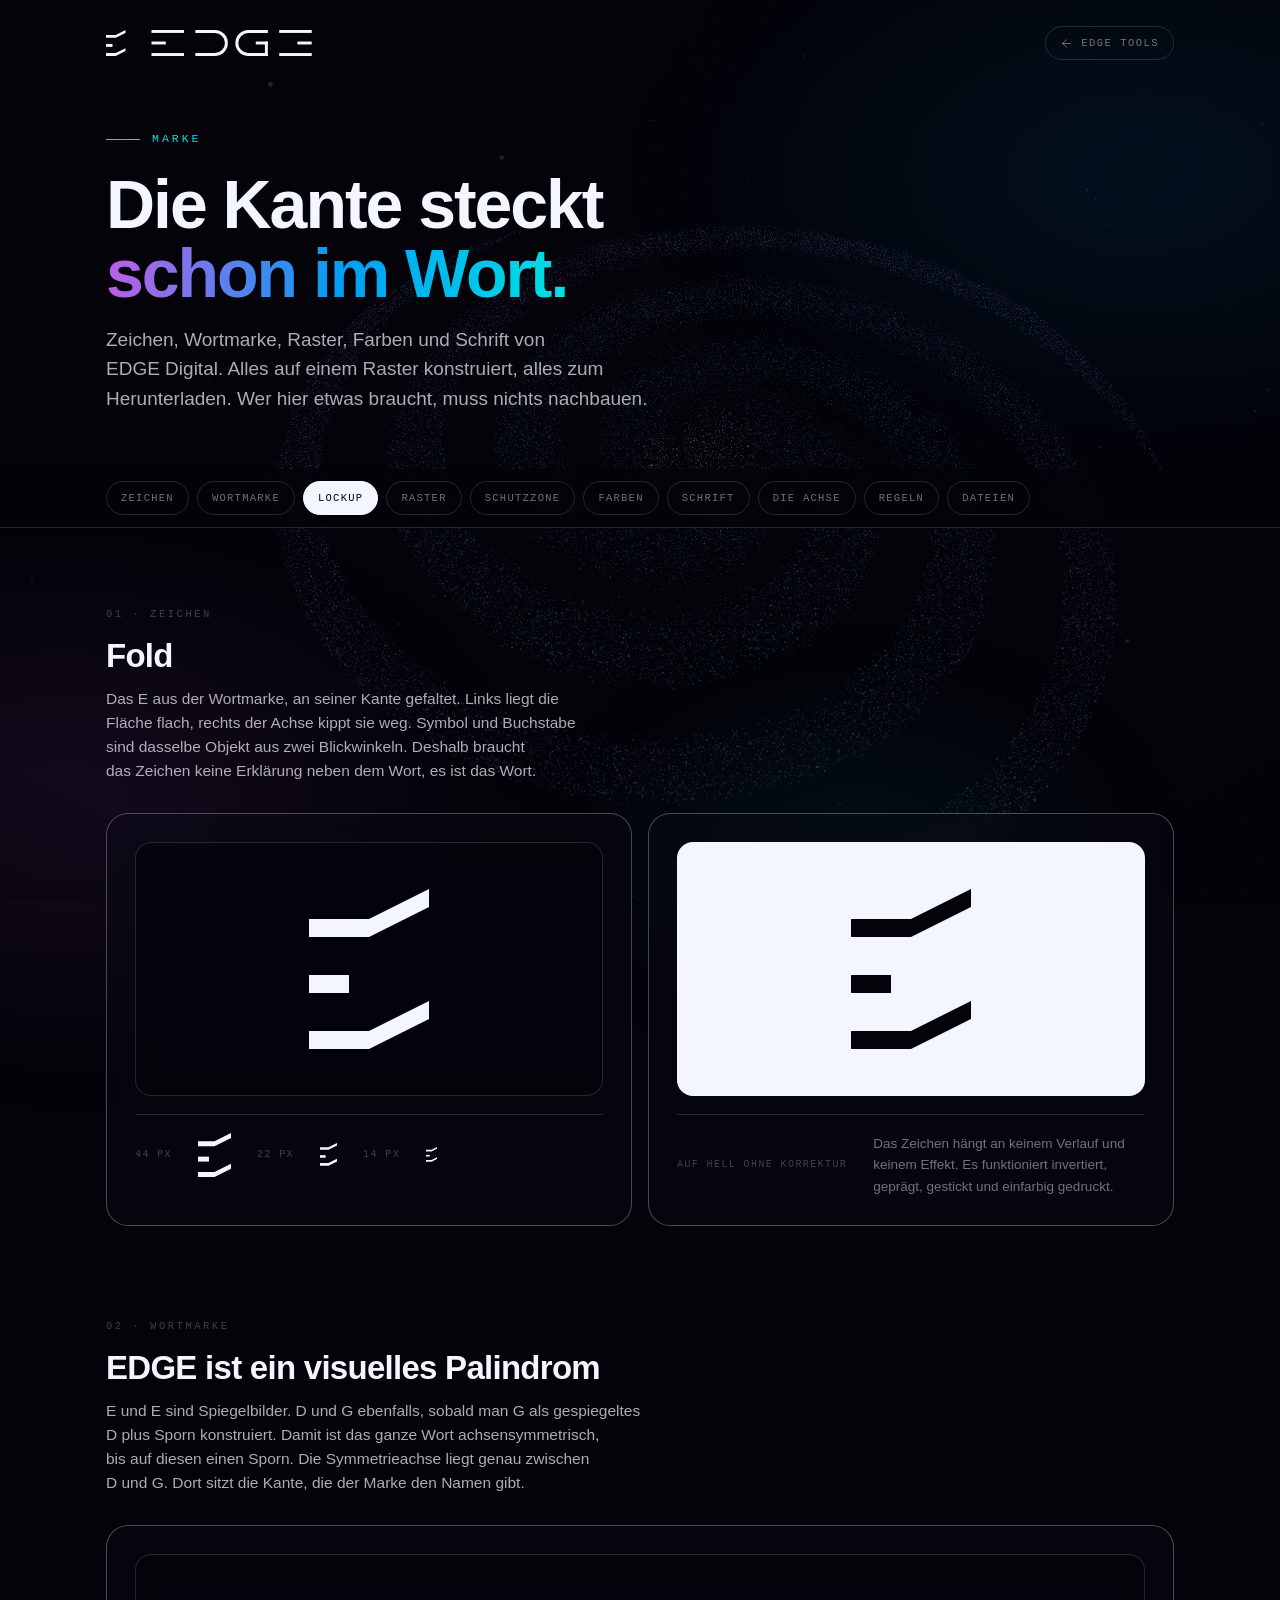
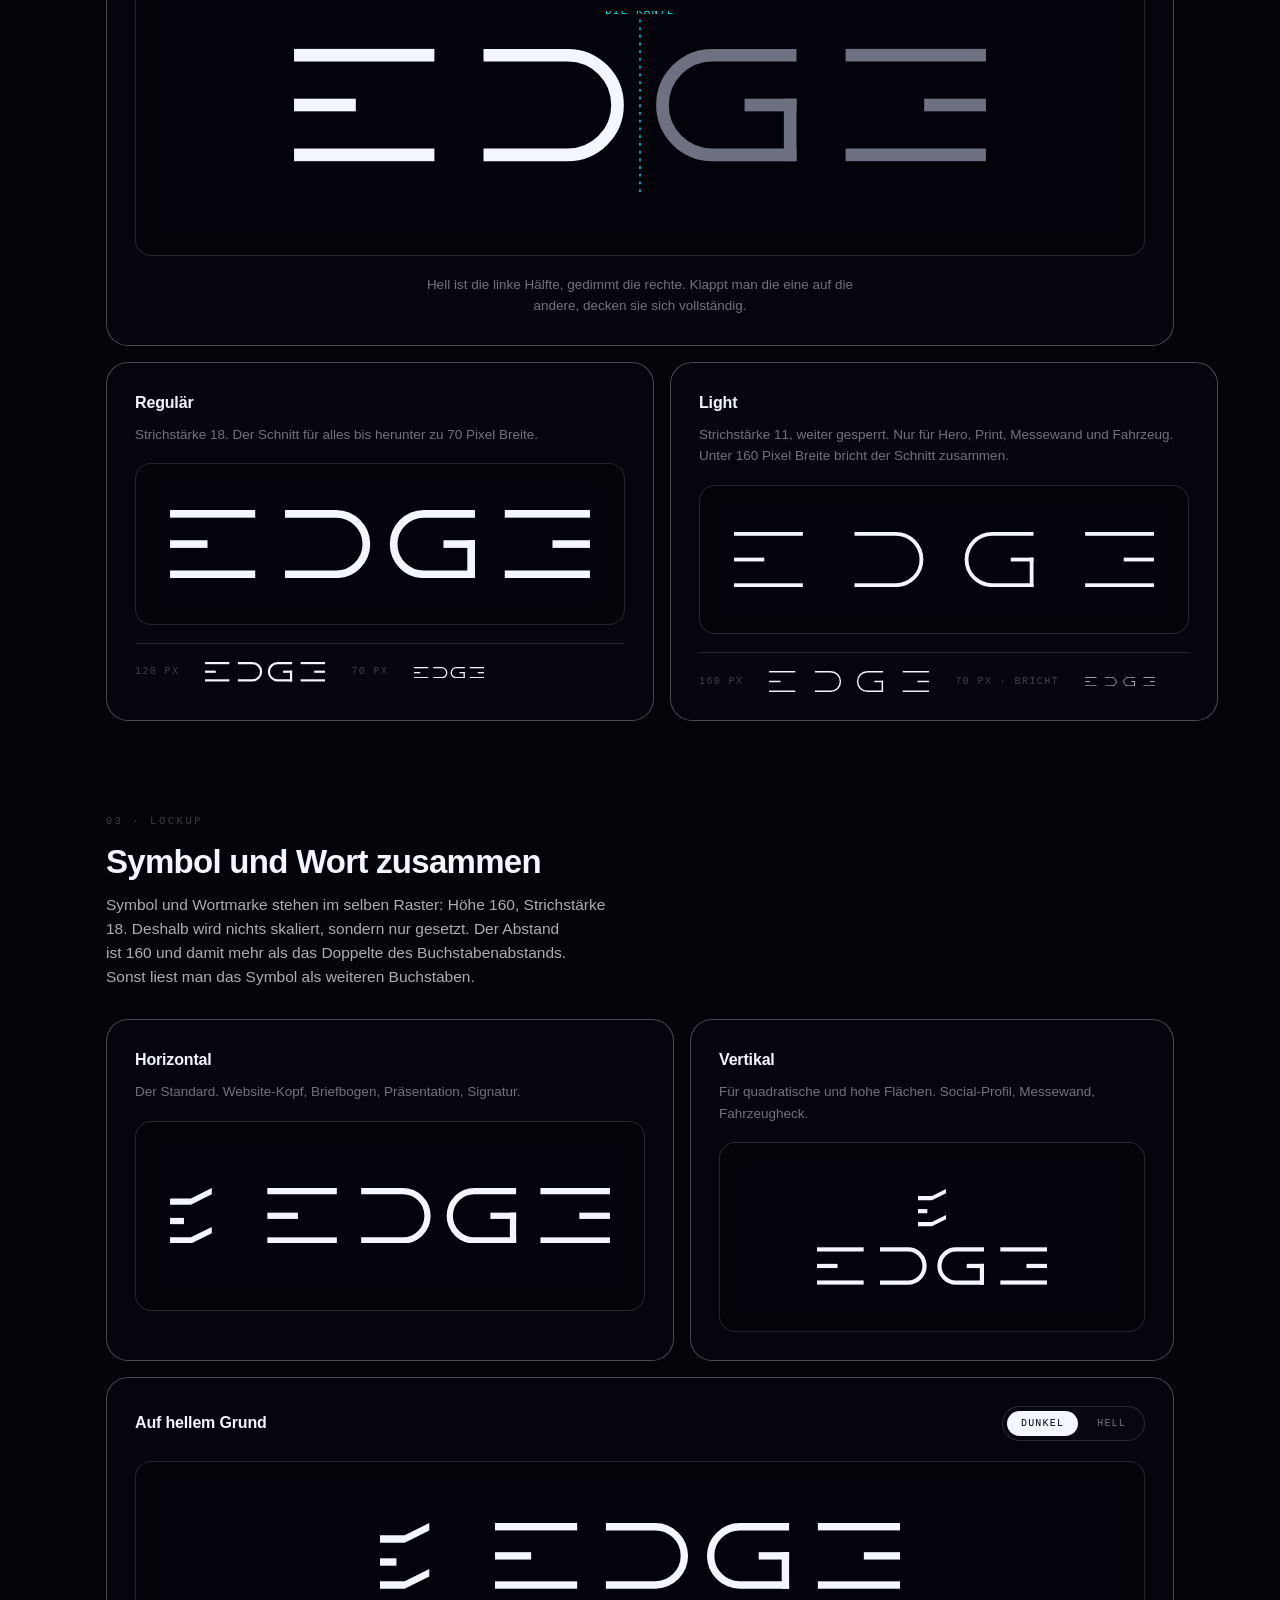
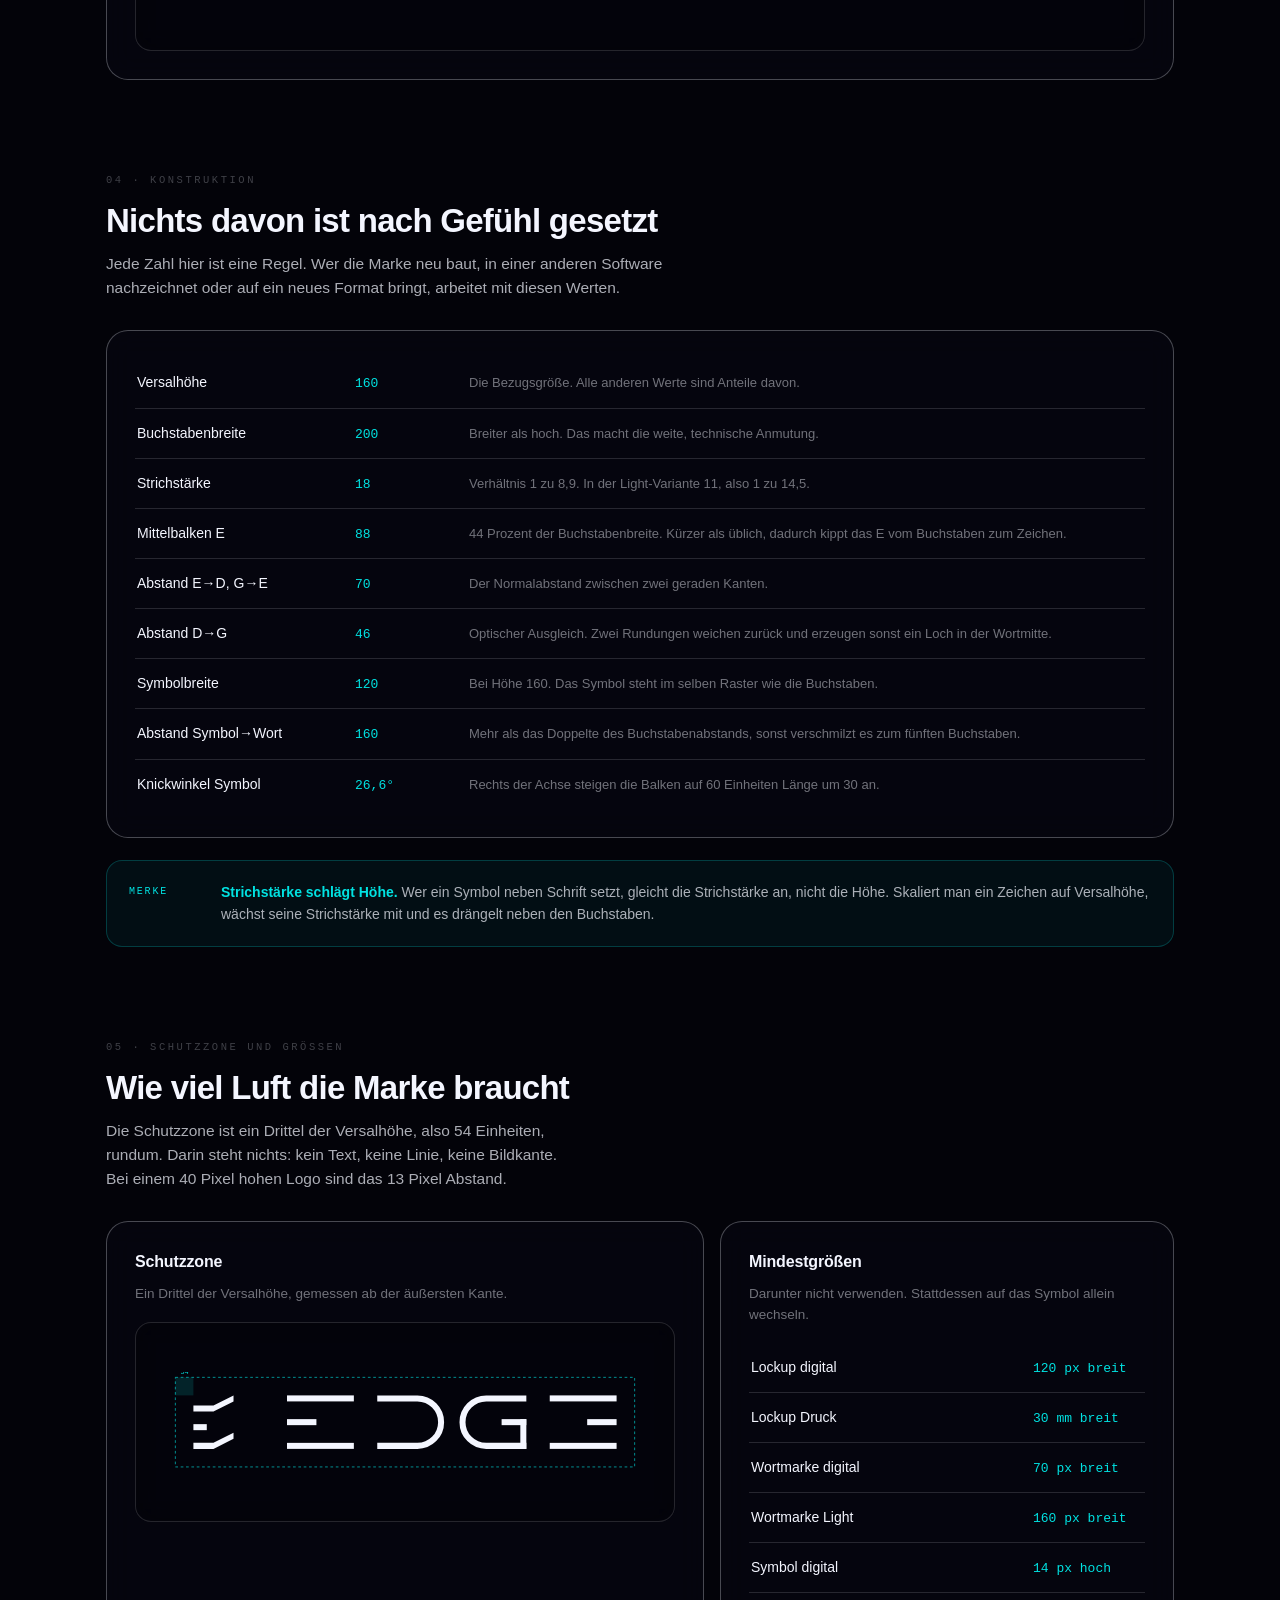
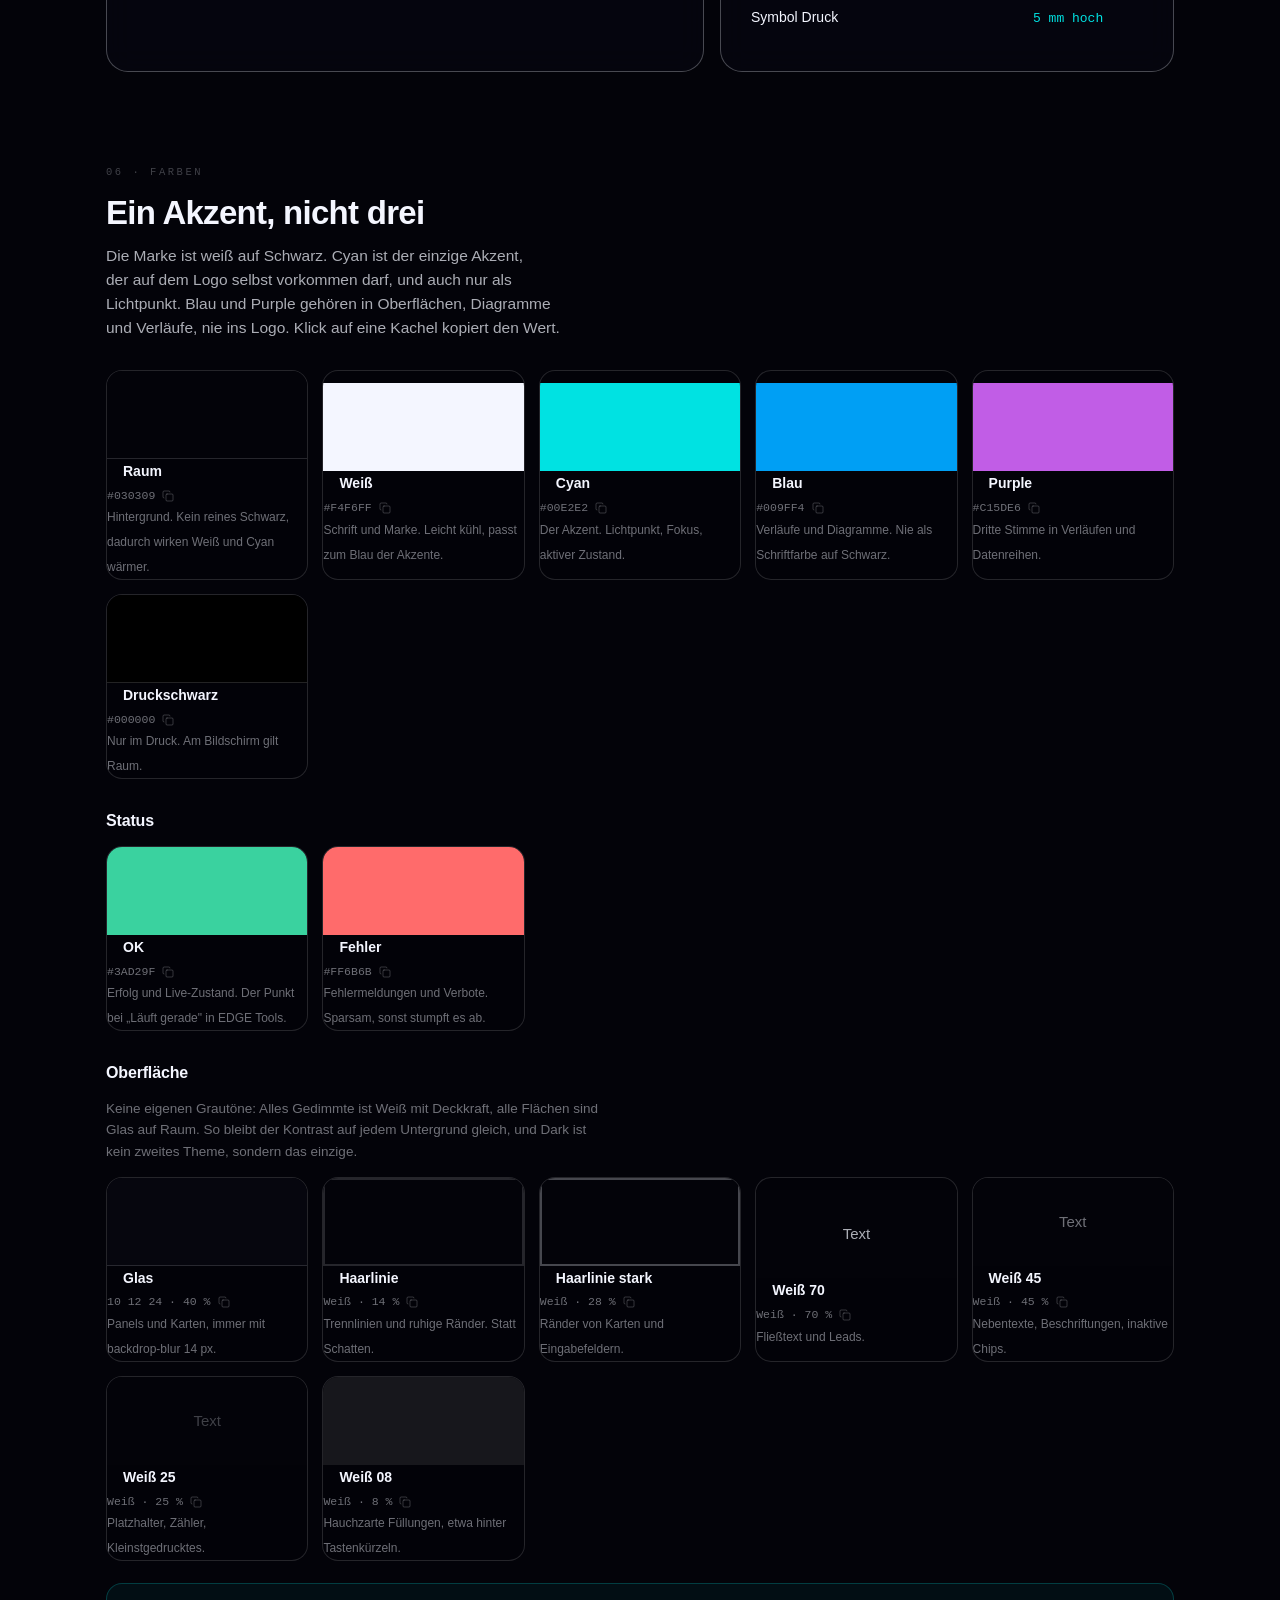
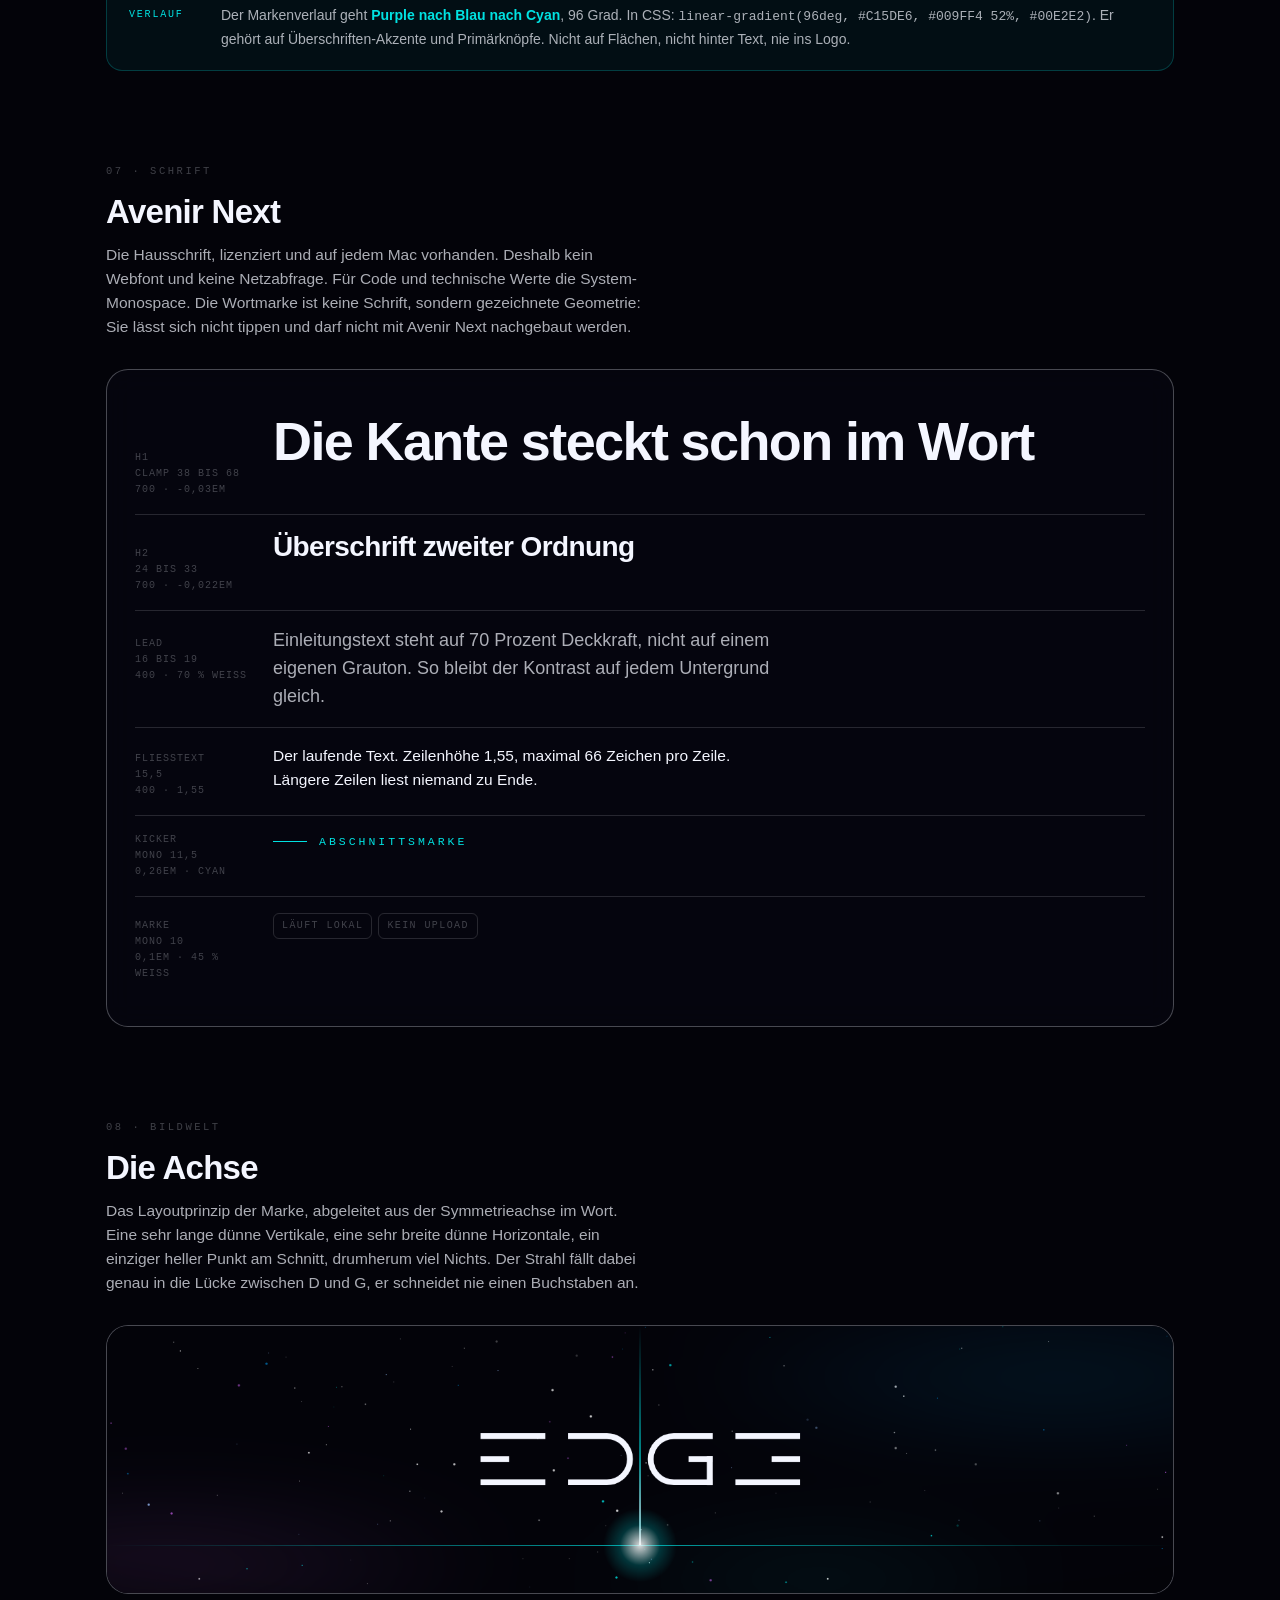
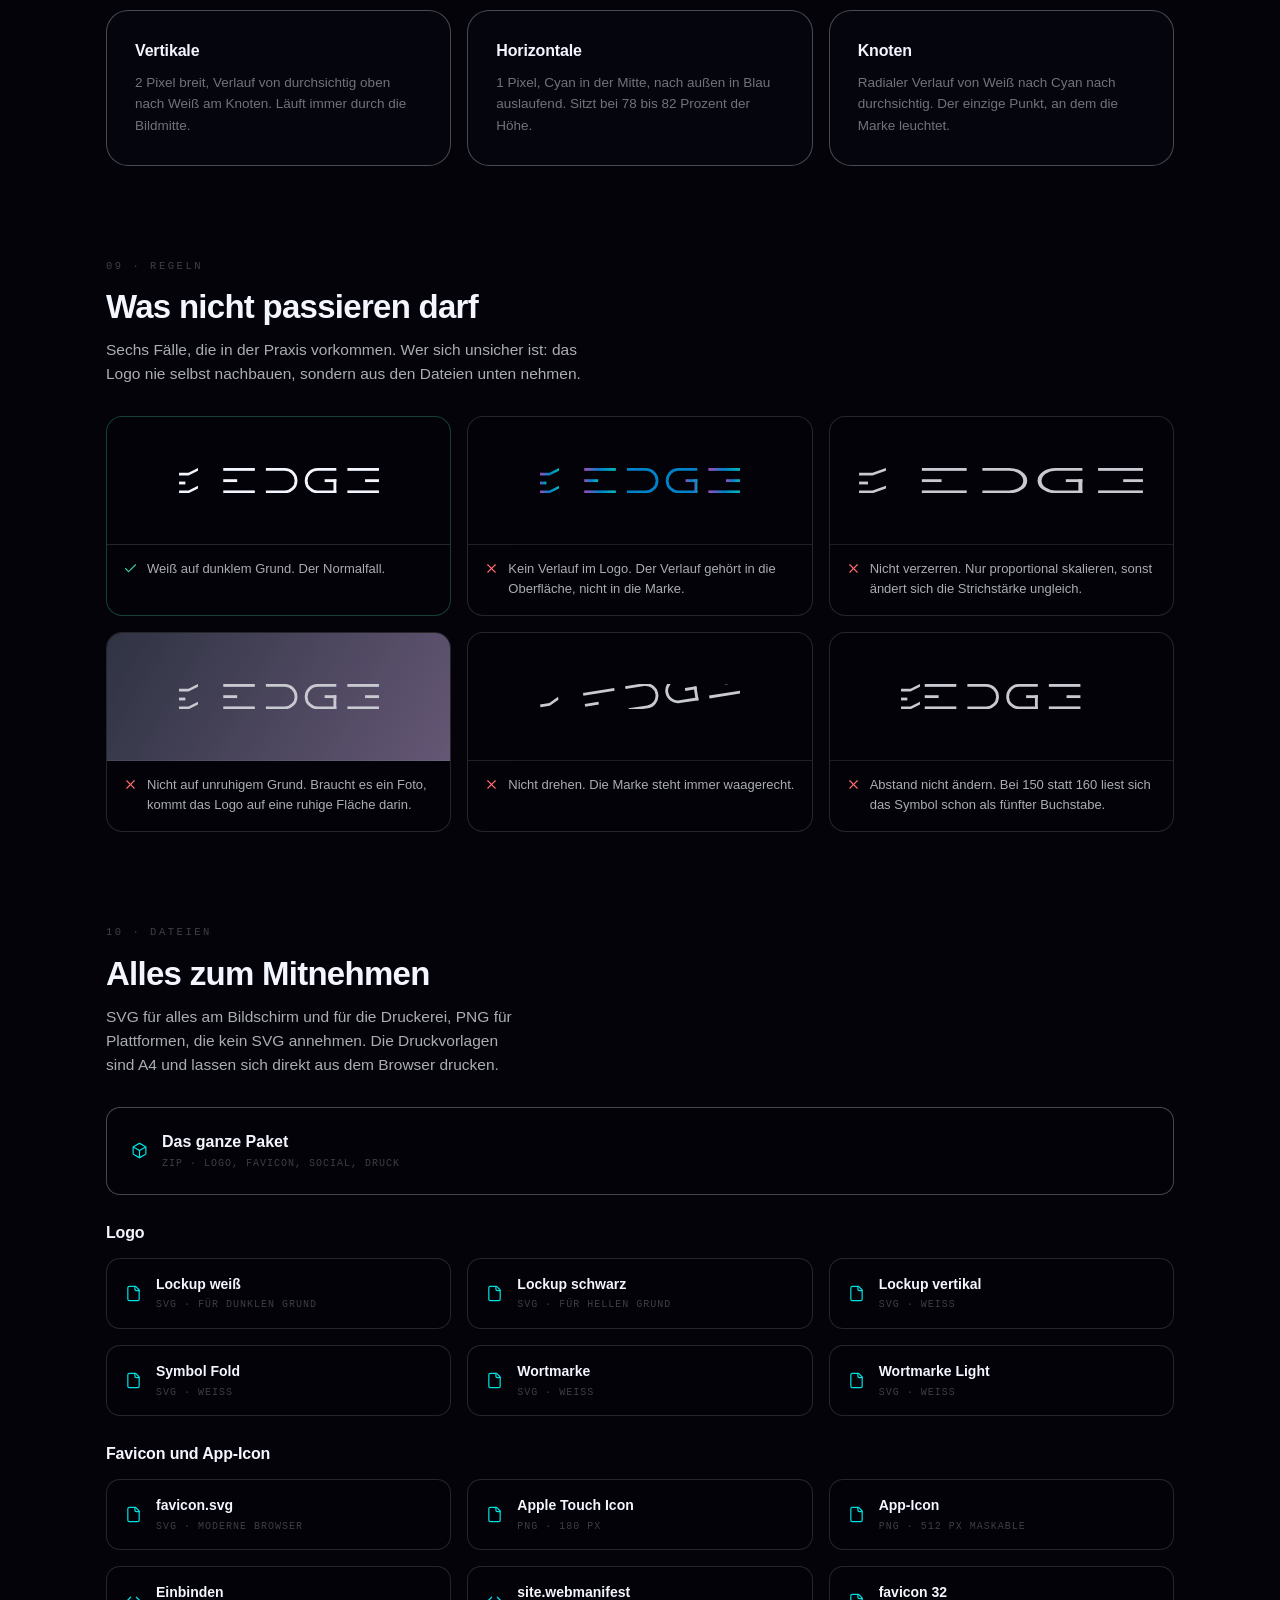
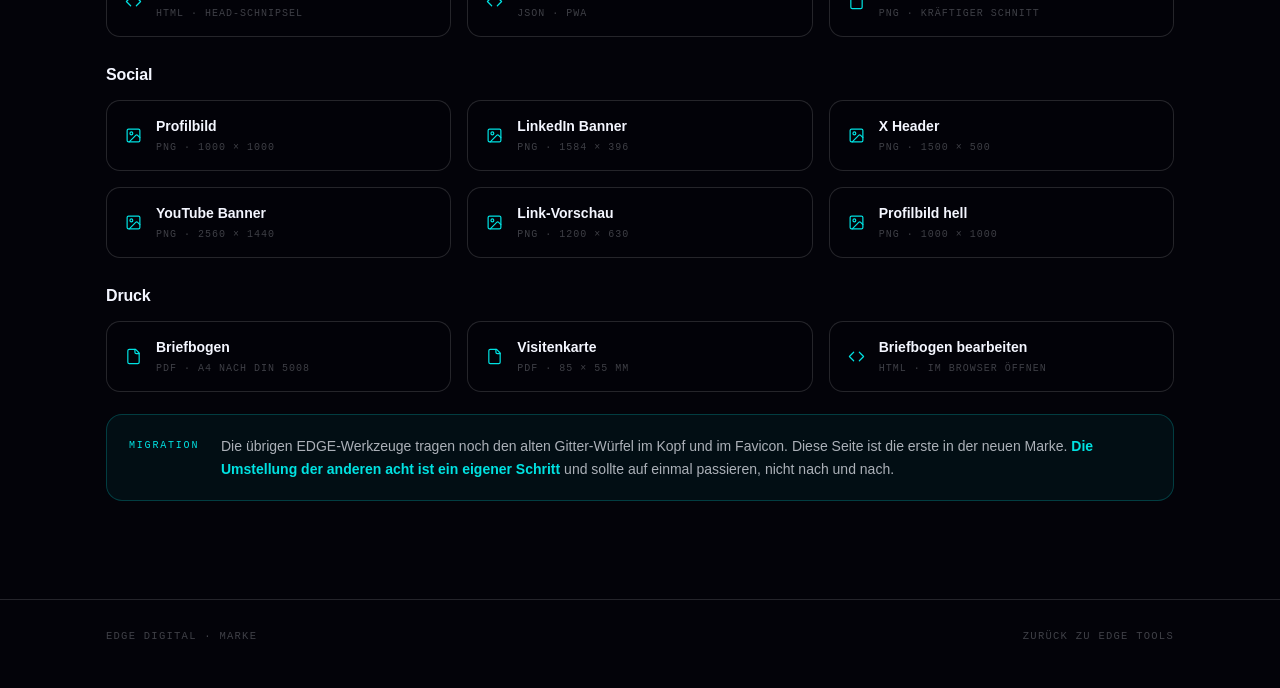
==== index.html @ 760f9684 "feat: EDGE brand guide with downloadable assets Brand manual as a static page in the wizard design l" ====
<!doctype html>
<html lang="de">
<head>
<meta charset="utf-8">
<meta name="viewport" content="width=device-width, initial-scale=1">
<title>EDGE Brand</title>
<meta name="description" content="Das Markenhandbuch von EDGE Digital: Zeichen, Wortmarke, Raster, Farben, Schrift und alle Dateien zum Herunterladen.">
<meta name="theme-color" content="#030309">
<link rel="stylesheet" href="styles.css">
<link rel="icon" type="image/svg+xml" href="assets/favicon/favicon.svg">
</head>
<body>

<!-- Die drei Raum-Ebenen der Wizard-Linie: Sterne, Nebel, Vignette. -->
<canvas id="kosmos"></canvas>
<div class="nebel"></div>
<div class="vignette"></div>

<!-- ===================== GEOMETRIE =====================
  Jede Marke auf dieser Seite ist aus diesen Bausteinen gesetzt, nicht als
  Bild eingebunden. Raster: Versalhöhe 160, Buchstabenbreite 200,
  Strichstärke 18 (Light 11). Abstand E→D und G→E ist 70, D→G nur 46:
  optischer Ausgleich, weil dort zwei Rundungen aufeinandertreffen.
====================================================== -->
<svg width="0" height="0" style="position:absolute" aria-hidden="true"><defs>
  <g id="gE">
    <rect x="0" y="0" width="200" height="18"/>
    <rect x="0" y="71" width="88" height="18"/>
    <rect x="0" y="142" width="200" height="18"/>
  </g>
  <g id="gEm">
    <rect x="0" y="0" width="200" height="18"/>
    <rect x="112" y="71" width="88" height="18"/>
    <rect x="0" y="142" width="200" height="18"/>
  </g>
  <g id="gD"><path d="M0 9 H120 A71 71 0 0 1 120 151 H0" fill="none" stroke="currentColor" stroke-width="18"/></g>
  <g id="gG">
    <path d="M200 9 H80 A71 71 0 0 0 80 151 H200" fill="none" stroke="currentColor" stroke-width="18"/>
    <rect x="126" y="71" width="74" height="18"/>
    <rect x="182" y="71" width="18" height="89"/>
  </g>

  <g id="lgE">
    <rect x="0" y="0" width="200" height="11"/>
    <rect x="0" y="74.5" width="88" height="11"/>
    <rect x="0" y="149" width="200" height="11"/>
  </g>
  <g id="lgEm">
    <rect x="0" y="0" width="200" height="11"/>
    <rect x="112" y="74.5" width="88" height="11"/>
    <rect x="0" y="149" width="200" height="11"/>
  </g>
  <g id="lgD"><path d="M0 5.5 H120 A74.5 74.5 0 0 1 120 154.5 H0" fill="none" stroke="currentColor" stroke-width="11"/></g>
  <g id="lgG">
    <path d="M200 5.5 H80 A74.5 74.5 0 0 0 80 154.5 H200" fill="none" stroke="currentColor" stroke-width="11"/>
    <rect x="134" y="74.5" width="66" height="11"/>
    <rect x="189" y="74.5" width="11" height="85.5"/>
  </g>

  <!-- Symbol Fold: das E, an seiner Kante gefaltet. 120 breit, 160 hoch. -->
  <g id="fold">
    <path d="M0 30 H60 L120 0 V18 L60 48 H0 Z"/>
    <rect x="0" y="86" width="40" height="18"/>
    <path d="M0 142 H60 L120 112 V130 L60 160 H0 Z"/>
  </g>

  <!-- Wortmarke und Lockups, aus den Buchstaben zusammengesetzt -->
  <g id="wort">
    <use href="#gE"/><g transform="translate(270,0)"><use href="#gD"/></g>
    <g transform="translate(516,0)"><use href="#gG"/></g>
    <g transform="translate(786,0)"><use href="#gEm"/></g>
  </g>
  <g id="wortLight">
    <use href="#lgE"/><g transform="translate(350,0)"><use href="#lgD"/></g>
    <g transform="translate(670,0)"><use href="#lgG"/></g>
    <g transform="translate(1020,0)"><use href="#lgEm"/></g>
  </g>
  <g id="lockup">
    <use href="#fold"/>
    <g transform="translate(280,0)"><use href="#wort"/></g>
  </g>
  <g id="lockupV">
    <g transform="translate(433,0)"><use href="#fold"/></g>
    <g transform="translate(0,250)"><use href="#wort"/></g>
  </g>
</defs></svg>


<div class="buehne">
<header class="site">
  <div class="wrap row">
    <div class="brand">
      <svg class="lockup marke" viewBox="0 0 1266 160" fill="currentColor"><use href="#lockup"/></svg>
    </div>
    <a class="zurueck" href="../edge-tools/"><span class="ic" data-ic="zurueck"></span>EDGE Tools</a>
  </div>
</header>

<main class="wrap">
  <section class="titel">
    <p class="kicker">Marke</p>
    <h1>Die Kante steckt <span class="schimmer">schon im Wort.</span></h1>
    <p class="lead">
      Zeichen, Wortmarke, Raster, Farben und Schrift von EDGE Digital.
      Alles auf einem Raster konstruiert, alles zum Herunterladen.
      Wer hier etwas braucht, muss nichts nachbauen.
    </p>
  </section>
</main>

<nav class="sprung">
  <div class="wrap inner">
    <a href="#zeichen">Zeichen</a>
    <a href="#wortmarke">Wortmarke</a>
    <a href="#lockup">Lockup</a>
    <a href="#raster">Raster</a>
    <a href="#schutz">Schutzzone</a>
    <a href="#farben">Farben</a>
    <a href="#schrift">Schrift</a>
    <a href="#achse">Die Achse</a>
    <a href="#regeln">Regeln</a>
    <a href="#dateien">Dateien</a>
  </div>
</nav>

<main class="wrap">

  <!-- ============ ZEICHEN ============ -->
  <section id="zeichen">
    <p class="snum">01 · Zeichen</p>
    <h2>Fold</h2>
    <p class="sub">
      Das E aus der Wortmarke, an seiner Kante gefaltet. Links liegt die Fläche flach,
      rechts der Achse kippt sie weg. Symbol und Buchstabe sind dasselbe Objekt aus
      zwei Blickwinkeln. Deshalb braucht das Zeichen keine Erklärung neben dem Wort,
      es ist das Wort.
    </p>

    <div class="gitter g2">
      <div class="panel">
        <div class="buehne-logo" style="min-height:250px">
          <svg class="marke" viewBox="0 0 120 160" width="120" fill="currentColor"><use href="#fold"/></svg>
        </div>
        <div class="zeile-klein">
          <span class="lbl">44 px</span>
          <svg class="marke" viewBox="0 0 120 160" width="33" fill="currentColor"><use href="#fold"/></svg>
          <span class="lbl">22 px</span>
          <svg class="marke" viewBox="0 0 120 160" width="17" fill="currentColor"><use href="#fold"/></svg>
          <span class="lbl">14 px</span>
          <svg class="marke" viewBox="0 0 120 160" width="11" fill="currentColor"><use href="#fold"/></svg>
        </div>
      </div>

      <div class="panel">
        <div class="buehne-logo hell" style="min-height:250px">
          <svg class="marke" viewBox="0 0 120 160" width="120" fill="currentColor"><use href="#fold"/></svg>
        </div>
        <div class="zeile-klein">
          <span class="lbl">Auf Hell ohne Korrektur</span>
          <p class="klein" style="flex:1;min-width:200px">
            Das Zeichen hängt an keinem Verlauf und keinem Effekt. Es funktioniert
            invertiert, geprägt, gestickt und einfarbig gedruckt.
          </p>
        </div>
      </div>
    </div>
  </section>

  <!-- ============ WORTMARKE ============ -->
  <section id="wortmarke">
    <p class="snum">02 · Wortmarke</p>
    <h2>EDGE ist ein visuelles Palindrom</h2>
    <p class="sub">
      E und E sind Spiegelbilder. D und G ebenfalls, sobald man G als gespiegeltes D
      plus Sporn konstruiert. Damit ist das ganze Wort achsensymmetrisch, bis auf
      diesen einen Sporn. Die Symmetrieachse liegt genau zwischen D und G.
      Dort sitzt die Kante, die der Marke den Namen gibt.
    </p>

    <div class="panel">
      <div class="buehne-logo" style="min-height:230px;padding:56px 34px">
        <svg class="marke" viewBox="-20 -54 1026 268" width="720">
          <line x1="493" y1="-42" x2="493" y2="204" stroke="#00E2E2" stroke-width="2" stroke-dasharray="4 7"/>
          <text x="493" y="-50" fill="#00E2E2" font-size="15" font-family="ui-monospace,Menlo,monospace"
                text-anchor="middle" letter-spacing="2">DIE KANTE</text>
          <g fill="#F4F6FF" color="#F4F6FF">
            <use href="#gE"/><g transform="translate(270,0)"><use href="#gD"/></g>
          </g>
          <g fill="#6E7180" color="#6E7180">
            <g transform="translate(516,0)"><use href="#gG"/></g>
            <g transform="translate(786,0)"><use href="#gEm"/></g>
          </g>
        </svg>
      </div>
      <p class="klein" style="text-align:center;max-width:62ch;margin:18px auto 0">
        Hell ist die linke Hälfte, gedimmt die rechte. Klappt man die eine auf die andere,
        decken sie sich vollständig.
      </p>
    </div>

    <div class="gitter g2" style="margin-top:16px">
      <div class="panel">
        <h3>Regulär</h3>
        <p class="klein" style="margin-bottom:18px">Strichstärke 18. Der Schnitt für alles bis herunter zu 70 Pixel Breite.</p>
        <div class="buehne-logo" style="min-height:130px">
          <svg class="marke" viewBox="0 0 986 160" width="420" fill="currentColor"><use href="#wort"/></svg>
        </div>
        <div class="zeile-klein">
          <span class="lbl">120 px</span>
          <svg class="marke" viewBox="0 0 986 160" width="120" fill="currentColor"><use href="#wort"/></svg>
          <span class="lbl">70 px</span>
          <svg class="marke" viewBox="0 0 986 160" width="70" fill="currentColor"><use href="#wort"/></svg>
        </div>
      </div>
      <div class="panel">
        <h3>Light</h3>
        <p class="klein" style="margin-bottom:18px">Strichstärke 11, weiter gesperrt. Nur für Hero, Print, Messewand und Fahrzeug. Unter 160 Pixel Breite bricht der Schnitt zusammen.</p>
        <div class="buehne-logo" style="min-height:130px">
          <svg class="marke" viewBox="0 0 1220 160" width="420" fill="currentColor"><use href="#wortLight"/></svg>
        </div>
        <div class="zeile-klein">
          <span class="lbl">160 px</span>
          <svg class="marke" viewBox="0 0 1220 160" width="160" fill="currentColor"><use href="#wortLight"/></svg>
          <span class="lbl">70 px · bricht</span>
          <svg class="marke" viewBox="0 0 1220 160" width="70" fill="currentColor"><use href="#wortLight"/></svg>
        </div>
      </div>
    </div>
  </section>

  <!-- ============ LOCKUP ============ -->
  <section id="lockup">
    <p class="snum">03 · Lockup</p>
    <h2>Symbol und Wort zusammen</h2>
    <p class="sub">
      Symbol und Wortmarke stehen im selben Raster: Höhe 160, Strichstärke 18.
      Deshalb wird nichts skaliert, sondern nur gesetzt. Der Abstand ist 160 und
      damit mehr als das Doppelte des Buchstabenabstands. Sonst liest man das
      Symbol als weiteren Buchstaben.
    </p>

    <div class="gitter g2">
      <div class="panel">
        <h3>Horizontal</h3>
        <p class="klein" style="margin-bottom:18px">Der Standard. Website-Kopf, Briefbogen, Präsentation, Signatur.</p>
        <div class="buehne-logo">
          <svg class="marke" viewBox="0 0 1266 160" width="440" fill="currentColor"><use href="#lockup"/></svg>
        </div>
      </div>
      <div class="panel">
        <h3>Vertikal</h3>
        <p class="klein" style="margin-bottom:18px">Für quadratische und hohe Flächen. Social-Profil, Messewand, Fahrzeugheck.</p>
        <div class="buehne-logo">
          <svg class="marke" viewBox="0 0 986 410" width="230" fill="currentColor"><use href="#lockupV"/></svg>
        </div>
      </div>
    </div>

    <div class="panel" style="margin-top:16px">
      <div style="display:flex;align-items:center;justify-content:space-between;gap:20px;flex-wrap:wrap;margin-bottom:20px">
        <h3 style="margin:0">Auf hellem Grund</h3>
        <div class="schalter" id="grundSchalter">
          <button class="an" data-grund="dunkel">Dunkel</button>
          <button data-grund="hell">Hell</button>
        </div>
      </div>
      <div class="buehne-logo" id="grundBuehne">
        <svg class="marke" viewBox="0 0 1266 160" width="520" fill="currentColor"><use href="#lockup"/></svg>
      </div>
    </div>
  </section>

  <!-- ============ RASTER ============ -->
  <section id="raster">
    <p class="snum">04 · Konstruktion</p>
    <h2>Nichts davon ist nach Gefühl gesetzt</h2>
    <p class="sub">
      Jede Zahl hier ist eine Regel. Wer die Marke neu baut, in einer anderen Software
      nachzeichnet oder auf ein neues Format bringt, arbeitet mit diesen Werten.
    </p>

    <div class="panel">
      <div class="werte">
        <div class="z"><span class="k">Versalhöhe</span><span class="v">160</span>
          <span class="b">Die Bezugsgröße. Alle anderen Werte sind Anteile davon.</span></div>
        <div class="z"><span class="k">Buchstabenbreite</span><span class="v">200</span>
          <span class="b">Breiter als hoch. Das macht die weite, technische Anmutung.</span></div>
        <div class="z"><span class="k">Strichstärke</span><span class="v">18</span>
          <span class="b">Verhältnis 1 zu 8,9. In der Light-Variante 11, also 1 zu 14,5.</span></div>
        <div class="z"><span class="k">Mittelbalken E</span><span class="v">88</span>
          <span class="b">44 Prozent der Buchstabenbreite. Kürzer als üblich, dadurch kippt das E vom Buchstaben zum Zeichen.</span></div>
        <div class="z"><span class="k">Abstand E→D, G→E</span><span class="v">70</span>
          <span class="b">Der Normalabstand zwischen zwei geraden Kanten.</span></div>
        <div class="z"><span class="k">Abstand D→G</span><span class="v">46</span>
          <span class="b">Optischer Ausgleich. Zwei Rundungen weichen zurück und erzeugen sonst ein Loch in der Wortmitte.</span></div>
        <div class="z"><span class="k">Symbolbreite</span><span class="v">120</span>
          <span class="b">Bei Höhe 160. Das Symbol steht im selben Raster wie die Buchstaben.</span></div>
        <div class="z"><span class="k">Abstand Symbol→Wort</span><span class="v">160</span>
          <span class="b">Mehr als das Doppelte des Buchstabenabstands, sonst verschmilzt es zum fünften Buchstaben.</span></div>
        <div class="z"><span class="k">Knickwinkel Symbol</span><span class="v">26,6°</span>
          <span class="b">Rechts der Achse steigen die Balken auf 60 Einheiten Länge um 30 an.</span></div>
      </div>
    </div>

    <div class="hinweis">
      <span class="k">Merke</span>
      <p>
        <b>Strichstärke schlägt Höhe.</b> Wer ein Symbol neben Schrift setzt, gleicht die
        Strichstärke an, nicht die Höhe. Skaliert man ein Zeichen auf Versalhöhe, wächst
        seine Strichstärke mit und es drängelt neben den Buchstaben.
      </p>
    </div>
  </section>

  <!-- ============ SCHUTZZONE ============ -->
  <section id="schutz">
    <p class="snum">05 · Schutzzone und Größen</p>
    <h2>Wie viel Luft die Marke braucht</h2>
    <p class="sub">
      Die Schutzzone ist ein Drittel der Versalhöhe, also 54 Einheiten, rundum.
      Darin steht nichts: kein Text, keine Linie, keine Bildkante.
      Bei einem 40 Pixel hohen Logo sind das 13 Pixel Abstand.
    </p>

    <div class="gitter g2">
      <div class="panel">
        <h3>Schutzzone</h3>
        <p class="klein" style="margin-bottom:18px">Ein Drittel der Versalhöhe, gemessen ab der äußersten Kante.</p>
        <div class="buehne-logo" style="min-height:200px">
          <svg class="marke" viewBox="-70 -70 1406 300" width="470">
            <rect x="-54" y="-54" width="1374" height="268" fill="none"
                  stroke="#00E2E2" stroke-width="2.5" stroke-dasharray="8 8" opacity=".75"/>
            <rect x="-54" y="-54" width="54" height="54" fill="rgba(0,226,226,.14)"/>
            <text x="-27" y="-64" fill="#00E2E2" font-size="20" font-family="ui-monospace,Menlo,monospace"
                  text-anchor="middle">54</text>
            <g fill="currentColor"><use href="#lockup"/></g>
          </svg>
        </div>
      </div>

      <div class="panel">
        <h3>Mindestgrößen</h3>
        <p class="klein" style="margin-bottom:18px">Darunter nicht verwenden. Stattdessen auf das Symbol allein wechseln.</p>
        <div class="werte">
          <div class="z" style="grid-template-columns:1fr 110px"><span class="k">Lockup digital</span><span class="v">120 px breit</span></div>
          <div class="z" style="grid-template-columns:1fr 110px"><span class="k">Lockup Druck</span><span class="v">30 mm breit</span></div>
          <div class="z" style="grid-template-columns:1fr 110px"><span class="k">Wortmarke digital</span><span class="v">70 px breit</span></div>
          <div class="z" style="grid-template-columns:1fr 110px"><span class="k">Wortmarke Light</span><span class="v">160 px breit</span></div>
          <div class="z" style="grid-template-columns:1fr 110px"><span class="k">Symbol digital</span><span class="v">14 px hoch</span></div>
          <div class="z" style="grid-template-columns:1fr 110px"><span class="k">Symbol Druck</span><span class="v">5 mm hoch</span></div>
        </div>
      </div>
    </div>
  </section>

  <!-- ============ FARBEN ============ -->
  <section id="farben">
    <p class="snum">06 · Farben</p>
    <h2>Ein Akzent, nicht drei</h2>
    <p class="sub">
      Die Marke ist weiß auf Schwarz. Cyan ist der einzige Akzent, der auf dem Logo
      selbst vorkommen darf, und auch nur als Lichtpunkt. Blau und Purple gehören in
      Oberflächen, Diagramme und Verläufe, nie ins Logo. Klick auf eine Kachel kopiert den Wert.
    </p>

    <div class="farben">
      <button class="farbe" data-hex="#030309">
        <span class="flaeche" style="background:#030309;border-bottom:1px solid rgba(244,246,255,.14)"></span>
        <span class="daten"><span class="fname">Raum</span>
          <span class="fhex">#030309 <span class="kopieren ic" data-ic="kopie"></span></span>
          <span class="frolle">Hintergrund. Kein reines Schwarz, dadurch wirken Weiß und Cyan wärmer.</span></span>
      </button>
      <button class="farbe" data-hex="#F4F6FF">
        <span class="flaeche" style="background:#F4F6FF"></span>
        <span class="daten"><span class="fname">Weiß</span>
          <span class="fhex">#F4F6FF <span class="kopieren ic" data-ic="kopie"></span></span>
          <span class="frolle">Schrift und Marke. Leicht kühl, passt zum Blau der Akzente.</span></span>
      </button>
      <button class="farbe" data-hex="#00E2E2">
        <span class="flaeche" style="background:#00E2E2"></span>
        <span class="daten"><span class="fname">Cyan</span>
          <span class="fhex">#00E2E2 <span class="kopieren ic" data-ic="kopie"></span></span>
          <span class="frolle">Der Akzent. Lichtpunkt, Fokus, aktiver Zustand.</span></span>
      </button>
      <button class="farbe" data-hex="#009FF4">
        <span class="flaeche" style="background:#009FF4"></span>
        <span class="daten"><span class="fname">Blau</span>
          <span class="fhex">#009FF4 <span class="kopieren ic" data-ic="kopie"></span></span>
          <span class="frolle">Verläufe und Diagramme. Nie als Schriftfarbe auf Schwarz.</span></span>
      </button>
      <button class="farbe" data-hex="#C15DE6">
        <span class="flaeche" style="background:#C15DE6"></span>
        <span class="daten"><span class="fname">Purple</span>
          <span class="fhex">#C15DE6 <span class="kopieren ic" data-ic="kopie"></span></span>
          <span class="frolle">Dritte Stimme in Verläufen und Datenreihen.</span></span>
      </button>
      <button class="farbe" data-hex="#000000">
        <span class="flaeche" style="background:#000000;border-bottom:1px solid rgba(244,246,255,.14)"></span>
        <span class="daten"><span class="fname">Druckschwarz</span>
          <span class="fhex">#000000 <span class="kopieren ic" data-ic="kopie"></span></span>
          <span class="frolle">Nur im Druck. Am Bildschirm gilt Raum.</span></span>
      </button>
    </div>

    <h3 style="margin:30px 0 12px">Status</h3>
    <div class="farben">
      <button class="farbe" data-hex="#3AD29F">
        <span class="flaeche" style="background:#3AD29F"></span>
        <span class="daten"><span class="fname">OK</span>
          <span class="fhex">#3AD29F <span class="kopieren ic" data-ic="kopie"></span></span>
          <span class="frolle">Erfolg und Live-Zustand. Der Punkt bei „Läuft gerade" in EDGE Tools.</span></span>
      </button>
      <button class="farbe" data-hex="#FF6B6B">
        <span class="flaeche" style="background:#FF6B6B"></span>
        <span class="daten"><span class="fname">Fehler</span>
          <span class="fhex">#FF6B6B <span class="kopieren ic" data-ic="kopie"></span></span>
          <span class="frolle">Fehlermeldungen und Verbote. Sparsam, sonst stumpft es ab.</span></span>
      </button>
    </div>

    <h3 style="margin:30px 0 12px">Oberfläche</h3>
    <p class="klein" style="max-width:66ch;margin-bottom:14px">
      Keine eigenen Grautöne: Alles Gedimmte ist Weiß mit Deckkraft, alle Flächen sind
      Glas auf Raum. So bleibt der Kontrast auf jedem Untergrund gleich, und Dark ist
      kein zweites Theme, sondern das einzige.
    </p>
    <div class="farben">
      <button class="farbe" data-hex="rgba(10, 12, 24, 0.40)">
        <span class="flaeche auf-raum"><span style="background:rgba(10,12,24,.4);border-bottom:1px solid rgba(244,246,255,.14)"></span></span>
        <span class="daten"><span class="fname">Glas</span>
          <span class="fhex">10 12 24 · 40 % <span class="kopieren ic" data-ic="kopie"></span></span>
          <span class="frolle">Panels und Karten, immer mit backdrop-blur 14 px.</span></span>
      </button>
      <button class="farbe" data-hex="rgba(244, 246, 255, 0.14)">
        <span class="flaeche auf-raum"><span style="box-shadow:inset 0 0 0 2px rgba(244,246,255,.14)"></span></span>
        <span class="daten"><span class="fname">Haarlinie</span>
          <span class="fhex">Weiß · 14 % <span class="kopieren ic" data-ic="kopie"></span></span>
          <span class="frolle">Trennlinien und ruhige Ränder. Statt Schatten.</span></span>
      </button>
      <button class="farbe" data-hex="rgba(244, 246, 255, 0.28)">
        <span class="flaeche auf-raum"><span style="box-shadow:inset 0 0 0 2px rgba(244,246,255,.28)"></span></span>
        <span class="daten"><span class="fname">Haarlinie stark</span>
          <span class="fhex">Weiß · 28 % <span class="kopieren ic" data-ic="kopie"></span></span>
          <span class="frolle">Ränder von Karten und Eingabefeldern.</span></span>
      </button>
      <button class="farbe" data-hex="rgba(244, 246, 255, 0.70)">
        <span class="flaeche auf-raum"><span style="display:grid;place-items:center;color:rgba(244,246,255,.7);font-size:15px">Text</span></span>
        <span class="daten"><span class="fname">Weiß 70</span>
          <span class="fhex">Weiß · 70 % <span class="kopieren ic" data-ic="kopie"></span></span>
          <span class="frolle">Fließtext und Leads.</span></span>
      </button>
      <button class="farbe" data-hex="rgba(244, 246, 255, 0.45)">
        <span class="flaeche auf-raum"><span style="display:grid;place-items:center;color:rgba(244,246,255,.45);font-size:15px">Text</span></span>
        <span class="daten"><span class="fname">Weiß 45</span>
          <span class="fhex">Weiß · 45 % <span class="kopieren ic" data-ic="kopie"></span></span>
          <span class="frolle">Nebentexte, Beschriftungen, inaktive Chips.</span></span>
      </button>
      <button class="farbe" data-hex="rgba(244, 246, 255, 0.25)">
        <span class="flaeche auf-raum"><span style="display:grid;place-items:center;color:rgba(244,246,255,.25);font-size:15px">Text</span></span>
        <span class="daten"><span class="fname">Weiß 25</span>
          <span class="fhex">Weiß · 25 % <span class="kopieren ic" data-ic="kopie"></span></span>
          <span class="frolle">Platzhalter, Zähler, Kleinstgedrucktes.</span></span>
      </button>
      <button class="farbe" data-hex="rgba(244, 246, 255, 0.08)">
        <span class="flaeche auf-raum"><span style="background:rgba(244,246,255,.08)"></span></span>
        <span class="daten"><span class="fname">Weiß 08</span>
          <span class="fhex">Weiß · 8 % <span class="kopieren ic" data-ic="kopie"></span></span>
          <span class="frolle">Hauchzarte Füllungen, etwa hinter Tastenkürzeln.</span></span>
      </button>
    </div>

    <div class="hinweis">
      <span class="k">Verlauf</span>
      <p>
        Der Markenverlauf geht <b>Purple nach Blau nach Cyan</b>, 96 Grad.
        In CSS: <span style="font-family:var(--mono);font-size:13px">linear-gradient(96deg, #C15DE6, #009FF4 52%, #00E2E2)</span>.
        Er gehört auf Überschriften-Akzente und Primärknöpfe. Nicht auf Flächen, nicht hinter Text, nie ins Logo.
      </p>
    </div>
  </section>

  <!-- ============ SCHRIFT ============ -->
  <section id="schrift">
    <p class="snum">07 · Schrift</p>
    <h2>Avenir Next</h2>
    <p class="sub">
      Die Hausschrift, lizenziert und auf jedem Mac vorhanden. Deshalb kein Webfont
      und keine Netzabfrage. Für Code und technische Werte die System-Monospace.
      Die Wortmarke ist keine Schrift, sondern gezeichnete Geometrie: Sie lässt sich
      nicht tippen und darf nicht mit Avenir Next nachgebaut werden.
    </p>

    <div class="panel">
      <div class="probe">
        <div class="meta">H1<br>clamp 38 bis 68<br>700 · -0,03em</div>
        <div style="font-size:clamp(30px,4.4vw,54px);line-height:1.03;letter-spacing:-.03em;font-weight:700">
          Die Kante steckt schon im Wort
        </div>
      </div>
      <div class="probe">
        <div class="meta">H2<br>24 bis 33<br>700 · -0,022em</div>
        <div style="font-size:28px;line-height:1.15;letter-spacing:-.022em;font-weight:700">
          Überschrift zweiter Ordnung
        </div>
      </div>
      <div class="probe">
        <div class="meta">Lead<br>16 bis 19<br>400 · 70 % Weiß</div>
        <div style="font-size:18px;color:var(--w-70);max-width:52ch">
          Einleitungstext steht auf 70 Prozent Deckkraft, nicht auf einem eigenen Grauton.
          So bleibt der Kontrast auf jedem Untergrund gleich.
        </div>
      </div>
      <div class="probe">
        <div class="meta">Fließtext<br>15,5<br>400 · 1,55</div>
        <div style="font-size:15.5px;max-width:60ch">
          Der laufende Text. Zeilenhöhe 1,55, maximal 66 Zeichen pro Zeile.
          Längere Zeilen liest niemand zu Ende.
        </div>
      </div>
      <div class="probe">
        <div class="meta">Kicker<br>Mono 11,5<br>0,26em · Cyan</div>
        <div style="font-family:var(--mono);font-size:11.5px;letter-spacing:.26em;text-transform:uppercase;color:var(--cyan);display:flex;align-items:center;gap:12px">
          <span style="width:34px;height:1px;background:var(--cyan)"></span>Abschnittsmarke
        </div>
      </div>
      <div class="probe">
        <div class="meta">Marke<br>Mono 10<br>0,1em · 45 % Weiß</div>
        <div style="display:flex;gap:6px;flex-wrap:wrap">
          <span class="lbl" style="border:1px solid var(--hairline);border-radius:6px;padding:4px 8px">Läuft lokal</span>
          <span class="lbl" style="border:1px solid var(--hairline);border-radius:6px;padding:4px 8px">Kein Upload</span>
        </div>
      </div>
    </div>
  </section>

  <!-- ============ ACHSE ============ -->
  <section id="achse">
    <p class="snum">08 · Bildwelt</p>
    <h2>Die Achse</h2>
    <p class="sub">
      Das Layoutprinzip der Marke, abgeleitet aus der Symmetrieachse im Wort.
      Eine sehr lange dünne Vertikale, eine sehr breite dünne Horizontale, ein
      einziger heller Punkt am Schnitt, drumherum viel Nichts. Der Strahl fällt dabei
      genau in die Lücke zwischen D und G, er schneidet nie einen Buchstaben an.
    </p>

    <div class="panel" style="padding:0;overflow:hidden">
      <img src="assets/social/linkedin-banner-1584x396.png" alt="Bannerbeispiel mit der Achse"
           style="width:100%;height:auto;display:block">
    </div>

    <div class="gitter g3" style="margin-top:16px">
      <div class="panel">
        <h3>Vertikale</h3>
        <p class="klein">2 Pixel breit, Verlauf von durchsichtig oben nach Weiß am Knoten. Läuft immer durch die Bildmitte.</p>
      </div>
      <div class="panel">
        <h3>Horizontale</h3>
        <p class="klein">1 Pixel, Cyan in der Mitte, nach außen in Blau auslaufend. Sitzt bei 78 bis 82 Prozent der Höhe.</p>
      </div>
      <div class="panel">
        <h3>Knoten</h3>
        <p class="klein">Radialer Verlauf von Weiß nach Cyan nach durchsichtig. Der einzige Punkt, an dem die Marke leuchtet.</p>
      </div>
    </div>
  </section>

  <!-- ============ REGELN ============ -->
  <section id="regeln">
    <p class="snum">09 · Regeln</p>
    <h2>Was nicht passieren darf</h2>
    <p class="sub">
      Sechs Fälle, die in der Praxis vorkommen. Wer sich unsicher ist: das Logo nie
      selbst nachbauen, sondern aus den Dateien unten nehmen.
    </p>

    <div class="gitter g3">
      <div class="regel ja">
        <div class="bild">
          <svg class="marke" viewBox="0 0 1266 160" width="200" fill="currentColor"><use href="#lockup"/></svg>
        </div>
        <div class="txt"><span class="ic" data-ic="ja"></span><p>Weiß auf dunklem Grund. Der Normalfall.</p></div>
      </div>

      <div class="regel nein">
        <div class="bild">
          <svg viewBox="0 0 1266 160" width="200">
            <defs><linearGradient id="bad1" x1="0" x2="1">
              <stop offset="0" stop-color="#C15DE6"/><stop offset=".5" stop-color="#009FF4"/><stop offset="1" stop-color="#00E2E2"/>
            </linearGradient></defs>
            <g fill="url(#bad1)" color="#009FF4"><use href="#lockup"/></g>
          </svg>
        </div>
        <div class="txt"><span class="ic" data-ic="nein"></span><p>Kein Verlauf im Logo. Der Verlauf gehört in die Oberfläche, nicht in die Marke.</p></div>
      </div>

      <div class="regel nein">
        <div class="bild">
          <svg viewBox="0 0 1266 160" width="200" style="transform:scaleX(1.42)">
            <g fill="#F4F6FF" color="#F4F6FF"><use href="#lockup"/></g>
          </svg>
        </div>
        <div class="txt"><span class="ic" data-ic="nein"></span><p>Nicht verzerren. Nur proportional skalieren, sonst ändert sich die Strichstärke ungleich.</p></div>
      </div>

      <div class="regel nein">
        <div class="bild" style="background:linear-gradient(120deg,#3a3f52,#7b6a8f)">
          <svg class="marke" viewBox="0 0 1266 160" width="200" fill="currentColor"><use href="#lockup"/></svg>
        </div>
        <div class="txt"><span class="ic" data-ic="nein"></span><p>Nicht auf unruhigem Grund. Braucht es ein Foto, kommt das Logo auf eine ruhige Fläche darin.</p></div>
      </div>

      <div class="regel nein">
        <div class="bild">
          <svg viewBox="0 0 1266 160" width="200">
            <g fill="#F4F6FF" color="#F4F6FF" transform="rotate(-9 633 80)"><use href="#lockup"/></g>
          </svg>
        </div>
        <div class="txt"><span class="ic" data-ic="nein"></span><p>Nicht drehen. Die Marke steht immer waagerecht.</p></div>
      </div>

      <div class="regel nein">
        <div class="bild">
          <svg viewBox="0 0 1266 160" width="200">
            <g fill="#F4F6FF" color="#F4F6FF"><use href="#fold"/></g>
            <g transform="translate(150,0)" fill="#F4F6FF" color="#F4F6FF"><use href="#wort"/></g>
          </svg>
        </div>
        <div class="txt"><span class="ic" data-ic="nein"></span><p>Abstand nicht ändern. Bei 150 statt 160 liest sich das Symbol schon als fünfter Buchstabe.</p></div>
      </div>
    </div>
  </section>

  <!-- ============ DATEIEN ============ -->
  <section id="dateien">
    <p class="snum">10 · Dateien</p>
    <h2>Alles zum Mitnehmen</h2>
    <p class="sub">
      SVG für alles am Bildschirm und für die Druckerei, PNG für Plattformen, die
      kein SVG annehmen. Die Druckvorlagen sind A4 und lassen sich direkt aus dem
      Browser drucken.
    </p>

    <a class="dl gross" href="assets/edge-marke.zip" download style="margin-bottom:16px">
      <span class="ic" data-ic="paket"></span>
      <span><span class="n">Das ganze Paket</span><span class="m">ZIP · Logo, Favicon, Social, Druck</span></span>
    </a>

    <h3 style="margin:26px 0 12px">Logo</h3>
    <div class="gitter g3">
      <a class="dl" href="assets/logo/edge-lockup-ci-weiss.svg" download><span class="ic" data-ic="datei"></span>
        <span><span class="n">Lockup weiß</span><span class="m">SVG · für dunklen Grund</span></span></a>
      <a class="dl" href="assets/logo/edge-lockup-black.svg" download><span class="ic" data-ic="datei"></span>
        <span><span class="n">Lockup schwarz</span><span class="m">SVG · für hellen Grund</span></span></a>
      <a class="dl" href="assets/logo/edge-lockup-vertikal-ci-weiss.svg" download><span class="ic" data-ic="datei"></span>
        <span><span class="n">Lockup vertikal</span><span class="m">SVG · weiß</span></span></a>
      <a class="dl" href="assets/logo/edge-symbol-ci-weiss.svg" download><span class="ic" data-ic="datei"></span>
        <span><span class="n">Symbol Fold</span><span class="m">SVG · weiß</span></span></a>
      <a class="dl" href="assets/logo/edge-wortmarke-ci-weiss.svg" download><span class="ic" data-ic="datei"></span>
        <span><span class="n">Wortmarke</span><span class="m">SVG · weiß</span></span></a>
      <a class="dl" href="assets/logo/edge-wortmarke-light-ci-weiss.svg" download><span class="ic" data-ic="datei"></span>
        <span><span class="n">Wortmarke Light</span><span class="m">SVG · weiß</span></span></a>
    </div>

    <h3 style="margin:26px 0 12px">Favicon und App-Icon</h3>
    <div class="gitter g3">
      <a class="dl" href="assets/favicon/favicon.svg" download><span class="ic" data-ic="datei"></span>
        <span><span class="n">favicon.svg</span><span class="m">SVG · moderne Browser</span></span></a>
      <a class="dl" href="assets/favicon/apple-touch-icon.png" download><span class="ic" data-ic="datei"></span>
        <span><span class="n">Apple Touch Icon</span><span class="m">PNG · 180 px</span></span></a>
      <a class="dl" href="assets/favicon/icon-512.png" download><span class="ic" data-ic="datei"></span>
        <span><span class="n">App-Icon</span><span class="m">PNG · 512 px maskable</span></span></a>
      <a class="dl" href="assets/favicon/einbinden.html" download><span class="ic" data-ic="code"></span>
        <span><span class="n">Einbinden</span><span class="m">HTML · Head-Schnipsel</span></span></a>
      <a class="dl" href="assets/favicon/site.webmanifest" download><span class="ic" data-ic="code"></span>
        <span><span class="n">site.webmanifest</span><span class="m">JSON · PWA</span></span></a>
      <a class="dl" href="assets/favicon/favicon-32.png" download><span class="ic" data-ic="datei"></span>
        <span><span class="n">favicon 32</span><span class="m">PNG · kräftiger Schnitt</span></span></a>
    </div>

    <h3 style="margin:26px 0 12px">Social</h3>
    <div class="gitter g3">
      <a class="dl" href="assets/social/avatar-1000.png" download><span class="ic" data-ic="bild"></span>
        <span><span class="n">Profilbild</span><span class="m">PNG · 1000 × 1000</span></span></a>
      <a class="dl" href="assets/social/linkedin-banner-1584x396.png" download><span class="ic" data-ic="bild"></span>
        <span><span class="n">LinkedIn Banner</span><span class="m">PNG · 1584 × 396</span></span></a>
      <a class="dl" href="assets/social/x-header-1500x500.png" download><span class="ic" data-ic="bild"></span>
        <span><span class="n">X Header</span><span class="m">PNG · 1500 × 500</span></span></a>
      <a class="dl" href="assets/social/youtube-banner-2560x1440.png" download><span class="ic" data-ic="bild"></span>
        <span><span class="n">YouTube Banner</span><span class="m">PNG · 2560 × 1440</span></span></a>
      <a class="dl" href="assets/social/og-image-1200x630.png" download><span class="ic" data-ic="bild"></span>
        <span><span class="n">Link-Vorschau</span><span class="m">PNG · 1200 × 630</span></span></a>
      <a class="dl" href="assets/social/avatar-1000-hell.png" download><span class="ic" data-ic="bild"></span>
        <span><span class="n">Profilbild hell</span><span class="m">PNG · 1000 × 1000</span></span></a>
    </div>

    <h3 style="margin:26px 0 12px">Druck</h3>
    <div class="gitter g3">
      <a class="dl" href="assets/print/briefbogen.pdf" download><span class="ic" data-ic="datei"></span>
        <span><span class="n">Briefbogen</span><span class="m">PDF · A4 nach DIN 5008</span></span></a>
      <a class="dl" href="assets/print/visitenkarte.pdf" download><span class="ic" data-ic="datei"></span>
        <span><span class="n">Visitenkarte</span><span class="m">PDF · 85 × 55 mm</span></span></a>
      <a class="dl" href="assets/print/briefbogen.html" target="_blank"><span class="ic" data-ic="code"></span>
        <span><span class="n">Briefbogen bearbeiten</span><span class="m">HTML · im Browser öffnen</span></span></a>
    </div>

    <div class="hinweis">
      <span class="k">Migration</span>
      <p>
        Die übrigen EDGE-Werkzeuge tragen noch den alten Gitter-Würfel im Kopf und im Favicon.
        Diese Seite ist die erste in der neuen Marke. <b>Die Umstellung der anderen acht ist
        ein eigener Schritt</b> und sollte auf einmal passieren, nicht nach und nach.
      </p>
    </div>
  </section>
</main>

<footer>
  <div class="wrap foot">
    <span>EDGE Digital · Marke</span>
    <a href="../edge-tools/">Zurück zu EDGE Tools</a>
  </div>
</footer>
</div>

<script src="app.js"></script>
<!-- Der Himmel zuletzt: der Inhalt steht, bevor three.js überhaupt geladen wird. -->
<script src="kosmos.js"></script>
</body>
</html>
---- styles.css ----
/* ============================================================================
   EDGE Brand — Stil
   Wizard-Linie, identisch zu EDGE Tools: tiefes Schwarz, kuehles Weiss,
   Deckkraft-Stufen statt eigener Grautoene, Glas mit backdrop-blur,
   Avenir Next als Grundschrift. Neu hier sind nur die Bausteine, die ein
   Markenhandbuch braucht: Buehnen, Farbkacheln, Regelpaare.
   ========================================================================== */
:root {
  --raum: #030309;
  --weiss: #F4F6FF;
  --w-70: rgba(244, 246, 255, 0.70);
  --w-45: rgba(244, 246, 255, 0.45);
  --w-25: rgba(244, 246, 255, 0.25);
  --w-08: rgba(244, 246, 255, 0.08);
  --hairline: rgba(244, 246, 255, 0.14);
  --hairline-stark: rgba(244, 246, 255, 0.28);
  --glas: rgba(10, 12, 24, 0.40);
  --purple: #C15DE6;
  --blau: #009FF4;
  --cyan: #00E2E2;
  --ok: #3AD29F;
  --warn: #FF6B6B;
  --font: "Avenir Next", Avenir, "Nunito Sans", "Segoe UI", sans-serif;
  --mono: ui-monospace, "SF Mono", Menlo, monospace;
}
* { box-sizing: border-box; margin: 0; padding: 0; }
html { -webkit-text-size-adjust: 100%; scroll-behavior: smooth; scroll-padding-top: 90px; }
body {
  background: var(--raum); color: var(--weiss); font-family: var(--font);
  line-height: 1.55; -webkit-font-smoothing: antialiased;
  min-height: 100vh; overflow-x: hidden;
}
a { color: inherit; text-decoration: none; }
svg { display: block; }
.ic svg { width: 100%; height: 100%; }

/* ---------- Raum-Ebenen ---------- */
#kosmos { position: fixed; inset: 0; z-index: 0; display: block; width: 100%; height: 100%; }
.nebel {
  position: fixed; inset: -20%; z-index: 1; pointer-events: none; filter: blur(60px);
  background:
    radial-gradient(38% 30% at 78% 28%, rgba(0, 159, 244, 0.10), transparent 70%),
    radial-gradient(34% 28% at 18% 78%, rgba(193, 93, 230, 0.11), transparent 70%),
    radial-gradient(24% 20% at 62% 82%, rgba(0, 226, 226, 0.07), transparent 70%);
}
.vignette {
  position: fixed; inset: 0; z-index: 2; pointer-events: none;
  background: radial-gradient(140% 120% at 50% 42%, transparent 50%, rgba(1, 1, 4, 0.88) 100%);
}
.buehne { position: relative; z-index: 3; }
.wrap { max-width: 1120px; margin: 0 auto; padding: 0 26px; }
::selection { background: rgba(0, 226, 226, 0.28); }

/* ---------- Kopf ---------- */
header.site { padding: 26px 0 0; }
header .row { display: flex; align-items: center; justify-content: space-between; gap: 20px; }
.brand { display: flex; align-items: center; gap: 16px; }
.brand .lockup { height: 26px; width: auto; }
.zurueck {
  font-family: var(--mono); font-size: 10.5px; letter-spacing: .14em; text-transform: uppercase;
  color: var(--w-45); border: 1px solid var(--hairline); border-radius: 999px;
  padding: 8px 14px; display: inline-flex; align-items: center; gap: 8px; transition: all .18s;
}
.zurueck:hover { color: var(--weiss); border-color: var(--hairline-stark); }
.zurueck .ic { width: 13px; height: 13px; }

/* ---------- Titel ---------- */
.titel { padding: 70px 0 30px; max-width: 800px; }
.kicker {
  font-family: var(--mono); font-size: 11.5px; letter-spacing: .26em; text-transform: uppercase;
  color: var(--cyan); margin-bottom: 22px; display: flex; align-items: center; gap: 12px;
}
.kicker::before { content: ""; width: 34px; height: 1px; background: var(--cyan); }
h1 { font-size: clamp(38px, 5.4vw, 68px); line-height: 1.02; letter-spacing: -.03em;
     font-weight: 700; margin-bottom: 16px; text-wrap: balance; }
h1 .schimmer {
  background: linear-gradient(96deg, var(--purple), var(--blau) 52%, var(--cyan));
  -webkit-background-clip: text; background-clip: text; color: transparent;
}
.lead { color: var(--w-70); font-size: clamp(16px, 1.8vw, 19px); max-width: 58ch; text-wrap: balance; }

/* ---------- Sprungleiste ---------- */
.sprung {
  position: sticky; top: 0; z-index: 20; margin: 26px 0 44px;
  padding: 12px 0; backdrop-filter: blur(16px); -webkit-backdrop-filter: blur(16px);
  background: rgba(3, 3, 9, .72); border-bottom: 1px solid var(--hairline);
}
.sprung .inner { display: flex; gap: 8px; overflow-x: auto; scrollbar-width: none; }
.sprung .inner::-webkit-scrollbar { display: none; }
.sprung a {
  font-family: var(--mono); font-size: 10.5px; letter-spacing: .12em; text-transform: uppercase;
  color: var(--w-45); border: 1px solid var(--hairline); border-radius: 999px;
  padding: 8px 14px; white-space: nowrap; transition: all .18s;
}
.sprung a:hover, .sprung a.an { color: var(--raum); background: var(--weiss); border-color: var(--weiss); }

/* ---------- Abschnitte ---------- */
section { padding: 34px 0 58px; }
.snum {
  font-family: var(--mono); font-size: 10.5px; letter-spacing: .24em; text-transform: uppercase;
  color: var(--w-25); margin-bottom: 14px;
}
h2 { font-size: clamp(24px, 3vw, 33px); font-weight: 700; letter-spacing: -.022em;
     line-height: 1.15; margin-bottom: 12px; text-wrap: balance; }
h3 { font-size: 16px; font-weight: 700; letter-spacing: -.01em; margin-bottom: 8px; }
.sub { color: var(--w-70); max-width: 66ch; margin-bottom: 30px; text-wrap: balance; font-size: 15.5px; }
p.klein { color: var(--w-45); font-size: 13.5px; line-height: 1.6; }

/* ---------- Panels und Buehnen ---------- */
.panel {
  border: 1px solid var(--hairline-stark); border-radius: 22px; background: var(--glas);
  backdrop-filter: blur(14px); -webkit-backdrop-filter: blur(14px); padding: 28px;
}
.gitter { display: grid; gap: 16px; }
.g2 { grid-template-columns: repeat(2, 1fr); }
.g3 { grid-template-columns: repeat(3, 1fr); }
.g4 { grid-template-columns: repeat(4, 1fr); }

/* Die Buehne zeigt ein Logo. Sie ist bewusst dunkler als das Glas, damit die
   Marke nicht auf einem Schleier steht, sondern auf einer Flaeche. */
.buehne-logo {
  border-radius: 16px; border: 1px solid var(--hairline);
  background: rgba(3, 3, 9, .55); backdrop-filter: blur(14px);
  display: flex; align-items: center; justify-content: center;
  padding: 46px 34px; min-height: 190px;
}
.buehne-logo.hell { background: var(--weiss); border-color: transparent; }
.buehne-logo.hell .marke { color: var(--raum); }
.marke { color: var(--weiss); }
.marke svg { width: 100%; height: auto; }

.zeile-klein { display: flex; align-items: center; gap: 26px; flex-wrap: wrap;
  padding-top: 18px; margin-top: 18px; border-top: 1px solid var(--hairline); }
.lbl { font-family: var(--mono); font-size: 10px; letter-spacing: .14em;
       text-transform: uppercase; color: var(--w-25); }

/* ---------- Farben ---------- */
.farben { display: grid; grid-template-columns: repeat(auto-fill, minmax(184px, 1fr)); gap: 14px; }
.farbe {
  border-radius: 16px; overflow: hidden; border: 1px solid var(--hairline);
  cursor: pointer; background: rgba(3, 3, 9, .55); transition: transform .18s, border-color .18s;
  text-align: left; font: inherit; color: inherit; display: block; width: 100%;
}
.farbe:hover { transform: translateY(-2px); border-color: var(--hairline-stark); }
.farbe .flaeche { height: 88px; display: block; }
.farbe .daten { padding: 14px 16px 16px; }
.farbe .fname { font-size: 14px; font-weight: 700; }
.farbe .fhex { font-family: var(--mono); font-size: 11.5px; color: var(--w-45); margin-top: 3px;
                display: flex; align-items: center; gap: 7px; }
.farbe .frolle { font-size: 12px; color: var(--w-45); margin-top: 7px; line-height: 1.5; }
.kopiert { color: var(--ok); }
.fhex .ic { width: 12px; height: 12px; opacity: .55; }
.farbe:hover .fhex .ic { opacity: 1; }
/* Halbtransparente Toene stehen auf Raum, damit man ihre echte Wirkung sieht,
   nicht den nackten rgba-Wert auf Weiss. */
.farbe .flaeche.auf-raum { background-color: #030309; }
.farbe .flaeche.auf-raum > span { display: block; height: 100%; }

/* ---------- Regelpaare ---------- */
.regel { border-radius: 16px; border: 1px solid var(--hairline); overflow: hidden;
         background: rgba(3, 3, 9, .55); }
.regel .bild { height: 128px; display: grid; place-items: center; padding: 20px;
               border-bottom: 1px solid var(--hairline); }
.regel .txt { padding: 14px 16px 16px; display: flex; gap: 9px; align-items: flex-start; }
.regel .txt .ic { width: 15px; height: 15px; flex: none; margin-top: 2px; }
.regel .txt p { font-size: 13px; color: var(--w-70); line-height: 1.55; }
.regel.ja { border-color: rgba(58, 210, 159, .3); }
.regel.ja .ic { color: var(--ok); }
.regel.nein .ic { color: var(--warn); }
.regel.nein .bild { opacity: .82; }

/* ---------- Werte-Tabelle ---------- */
.werte { display: grid; gap: 1px; }
.werte .z { display: grid; grid-template-columns: 200px 96px 1fr; gap: 18px; padding: 13px 2px;
            border-bottom: 1px solid var(--hairline); align-items: baseline; }
.werte .z:last-child { border-bottom: 0; }
.werte .k { font-size: 14px; }
.werte .v { font-family: var(--mono); font-size: 13px; color: var(--cyan); }
.werte .b { font-size: 13px; color: var(--w-45); line-height: 1.55; }

/* ---------- Downloads ---------- */
.dl { display: flex; align-items: center; gap: 14px; padding: 15px 18px; border-radius: 14px;
      border: 1px solid var(--hairline); background: rgba(3, 3, 9, .55); transition: all .18s; }
.dl:hover { border-color: var(--hairline-stark); background: rgba(16, 19, 34, .6); transform: translateY(-2px); }
.dl .ic { width: 17px; height: 17px; color: var(--cyan); flex: none; }
.dl .n { display: block; font-size: 14px; font-weight: 700; }
.dl .m { display: block; font-family: var(--mono); font-size: 10px; letter-spacing: .1em;
         text-transform: uppercase; color: var(--w-25); margin-top: 2px; }
.dl.gross { padding: 22px 24px; border-color: var(--hairline-stark); }
.dl.gross .n { font-size: 16px; }

/* ---------- Hinweis ---------- */
.hinweis { display: flex; gap: 14px; align-items: flex-start; border-radius: 16px;
  border: 1px solid rgba(0, 226, 226, .22); background: rgba(0, 226, 226, .05);
  padding: 20px 22px; margin-top: 22px; }
.hinweis .k { font-family: var(--mono); font-size: 10px; letter-spacing: .18em; text-transform: uppercase;
              color: var(--cyan); flex: none; min-width: 78px; padding-top: 3px; }
.hinweis p { font-size: 14px; color: var(--w-70); line-height: 1.6; }
.hinweis b { color: var(--cyan); font-weight: 600; }

/* ---------- Schalter ---------- */
.schalter { display: inline-flex; gap: 5px; padding: 4px; border-radius: 999px;
            border: 1px solid var(--hairline); background: var(--glas); }
.schalter button {
  font-family: var(--mono); font-size: 10px; letter-spacing: .12em; text-transform: uppercase;
  color: var(--w-45); background: none; border: 0; border-radius: 999px; padding: 7px 14px;
  cursor: pointer; transition: all .18s;
}
.schalter button.an { color: var(--raum); background: var(--weiss); }

/* ---------- Typo-Probe ---------- */
.probe { border-top: 1px solid var(--hairline); padding: 16px 0; display: grid;
         grid-template-columns: 118px 1fr; gap: 20px; align-items: baseline; }
.probe:first-of-type { border-top: 0; }
.probe .meta { font-family: var(--mono); font-size: 10px; letter-spacing: .1em;
               text-transform: uppercase; color: var(--w-25); line-height: 1.6; }

footer { border-top: 1px solid var(--hairline); margin-top: 40px; padding: 28px 0 54px; }
.foot { display: flex; align-items: center; justify-content: space-between; gap: 20px; flex-wrap: wrap; }
.foot span, .foot a { font-family: var(--mono); font-size: 10.5px; letter-spacing: .12em;
                      text-transform: uppercase; color: var(--w-25); }
.foot a:hover { color: var(--weiss); }

@media (max-width: 860px) {
  .g3, .g4 { grid-template-columns: repeat(2, 1fr); }
  .werte .z { grid-template-columns: 1fr; gap: 4px; }
}
@media (max-width: 640px) {
  .titel { padding: 46px 0 22px; }
  .g2, .g3, .g4 { grid-template-columns: 1fr; }
  .probe { grid-template-columns: 1fr; gap: 8px; }
  .panel { padding: 22px 18px; }
}
@media (prefers-reduced-motion: reduce) {
  html { scroll-behavior: auto; }
  .dl, .farbe { transition: none; }
}
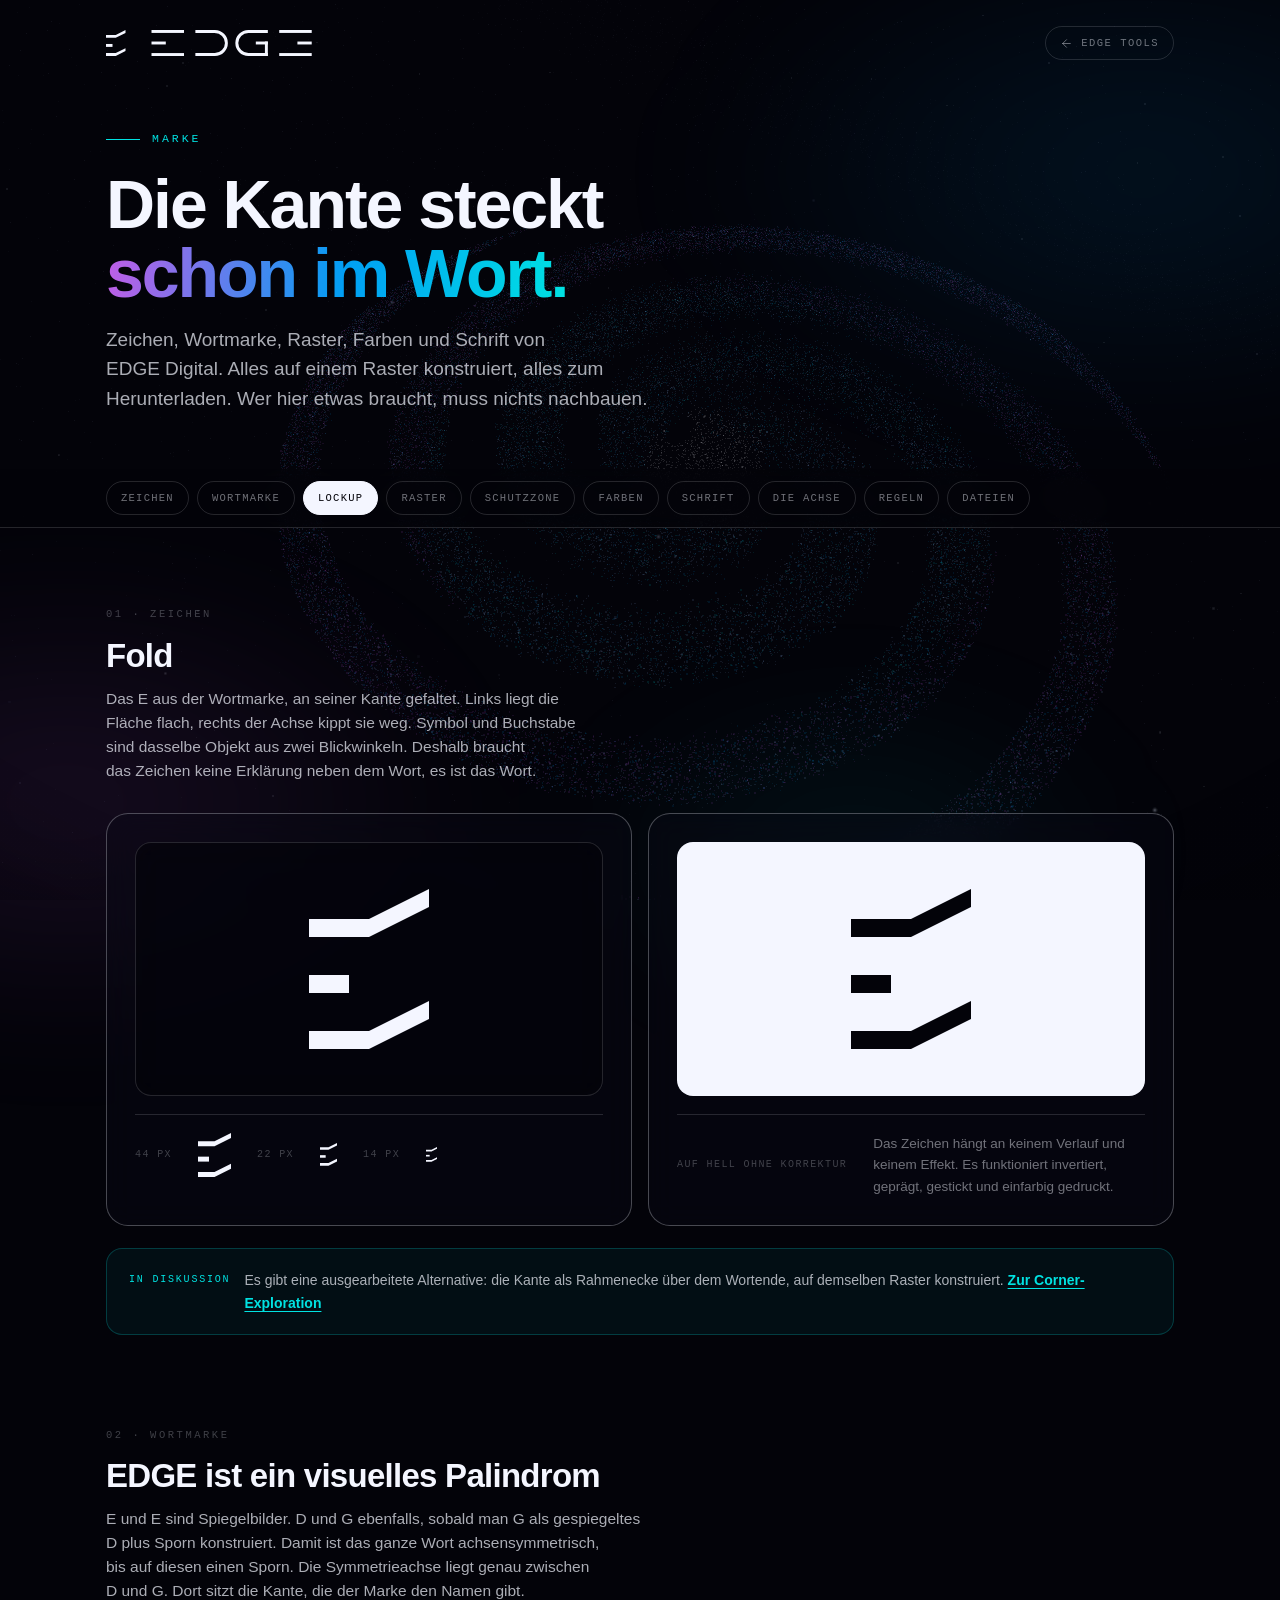
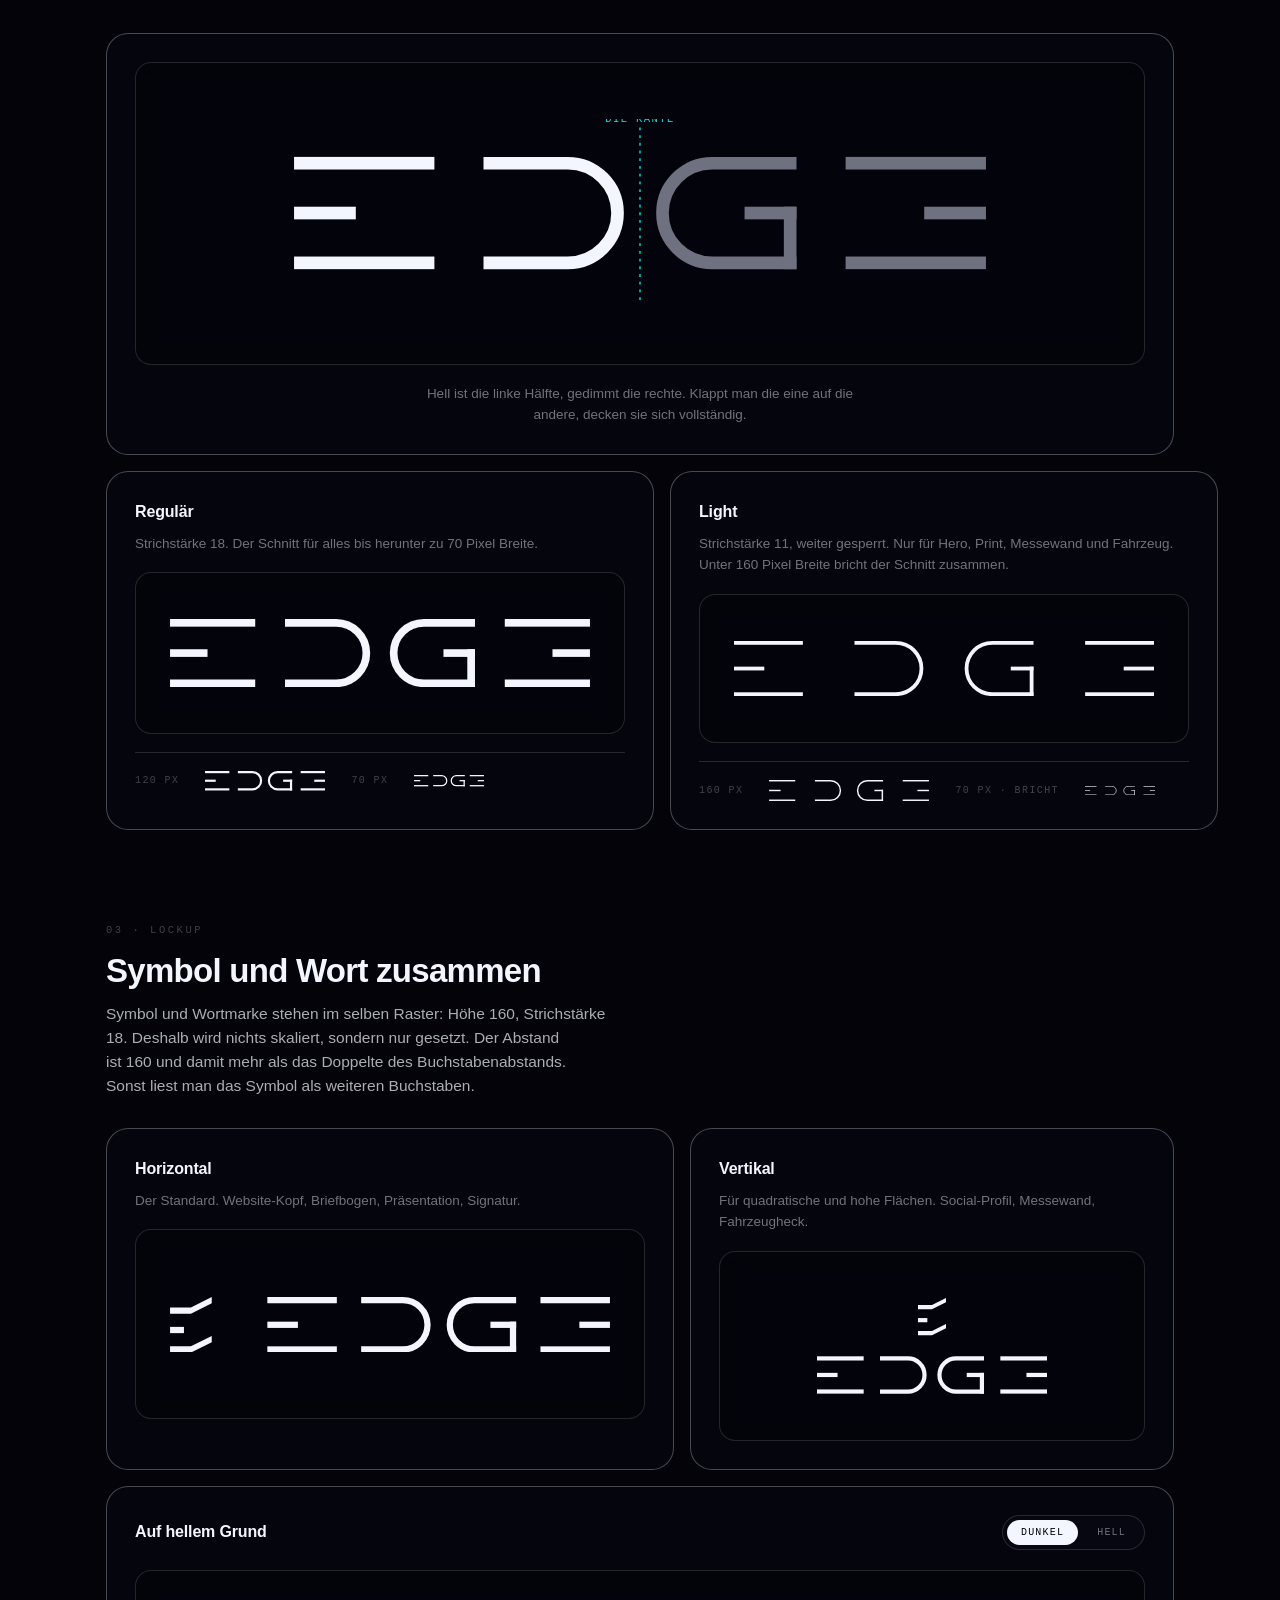
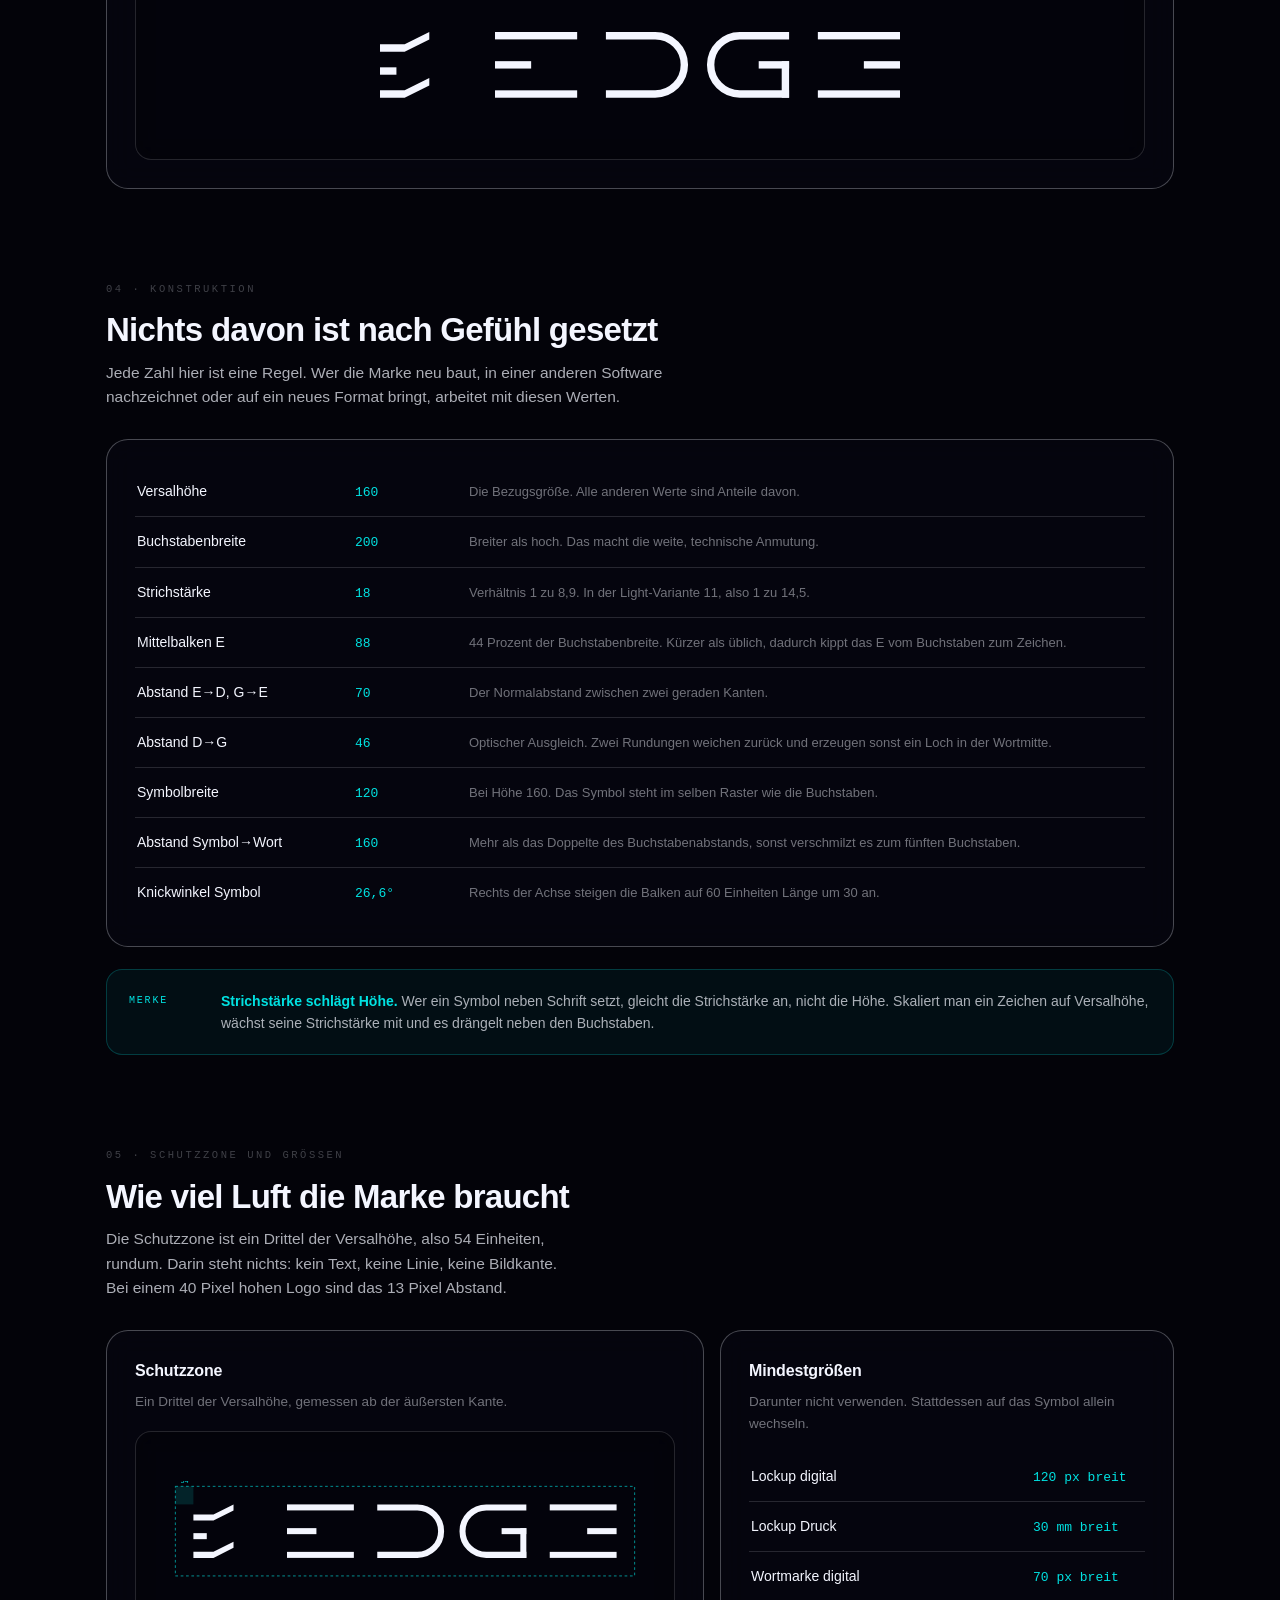
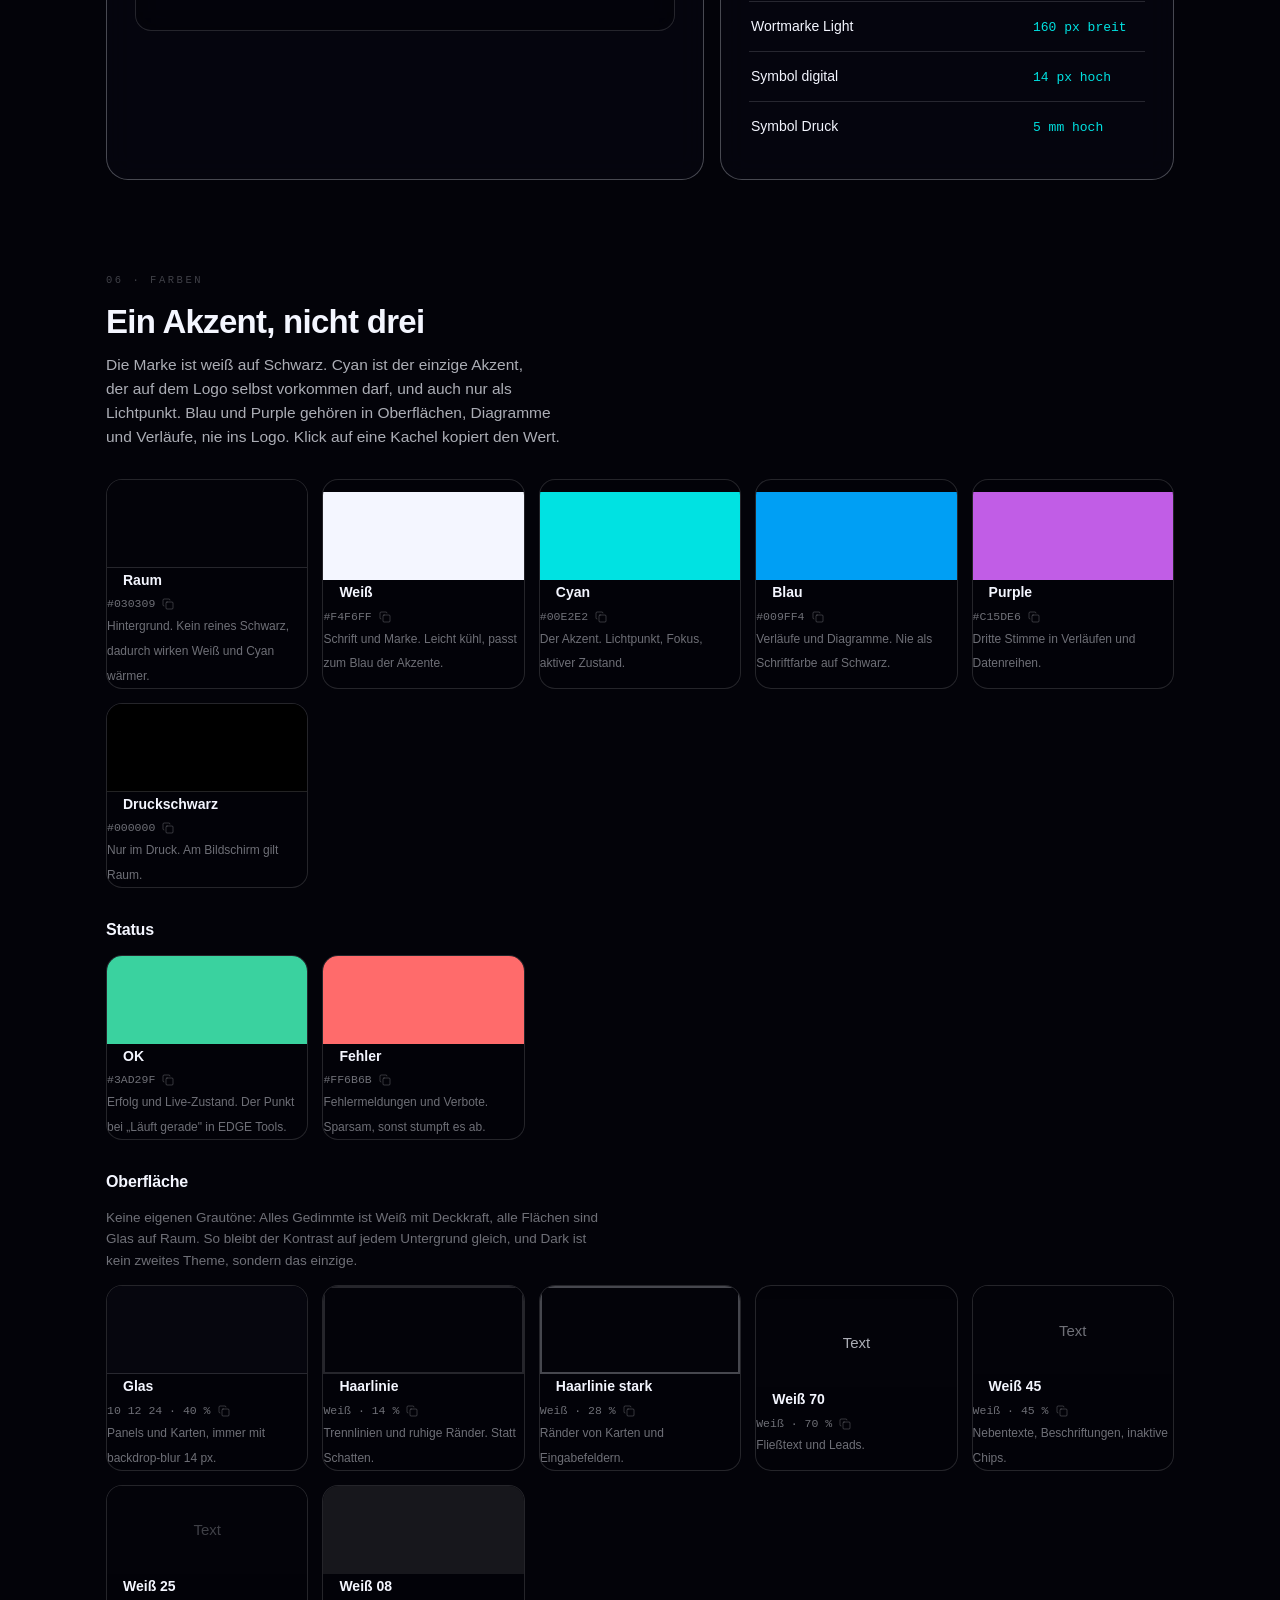
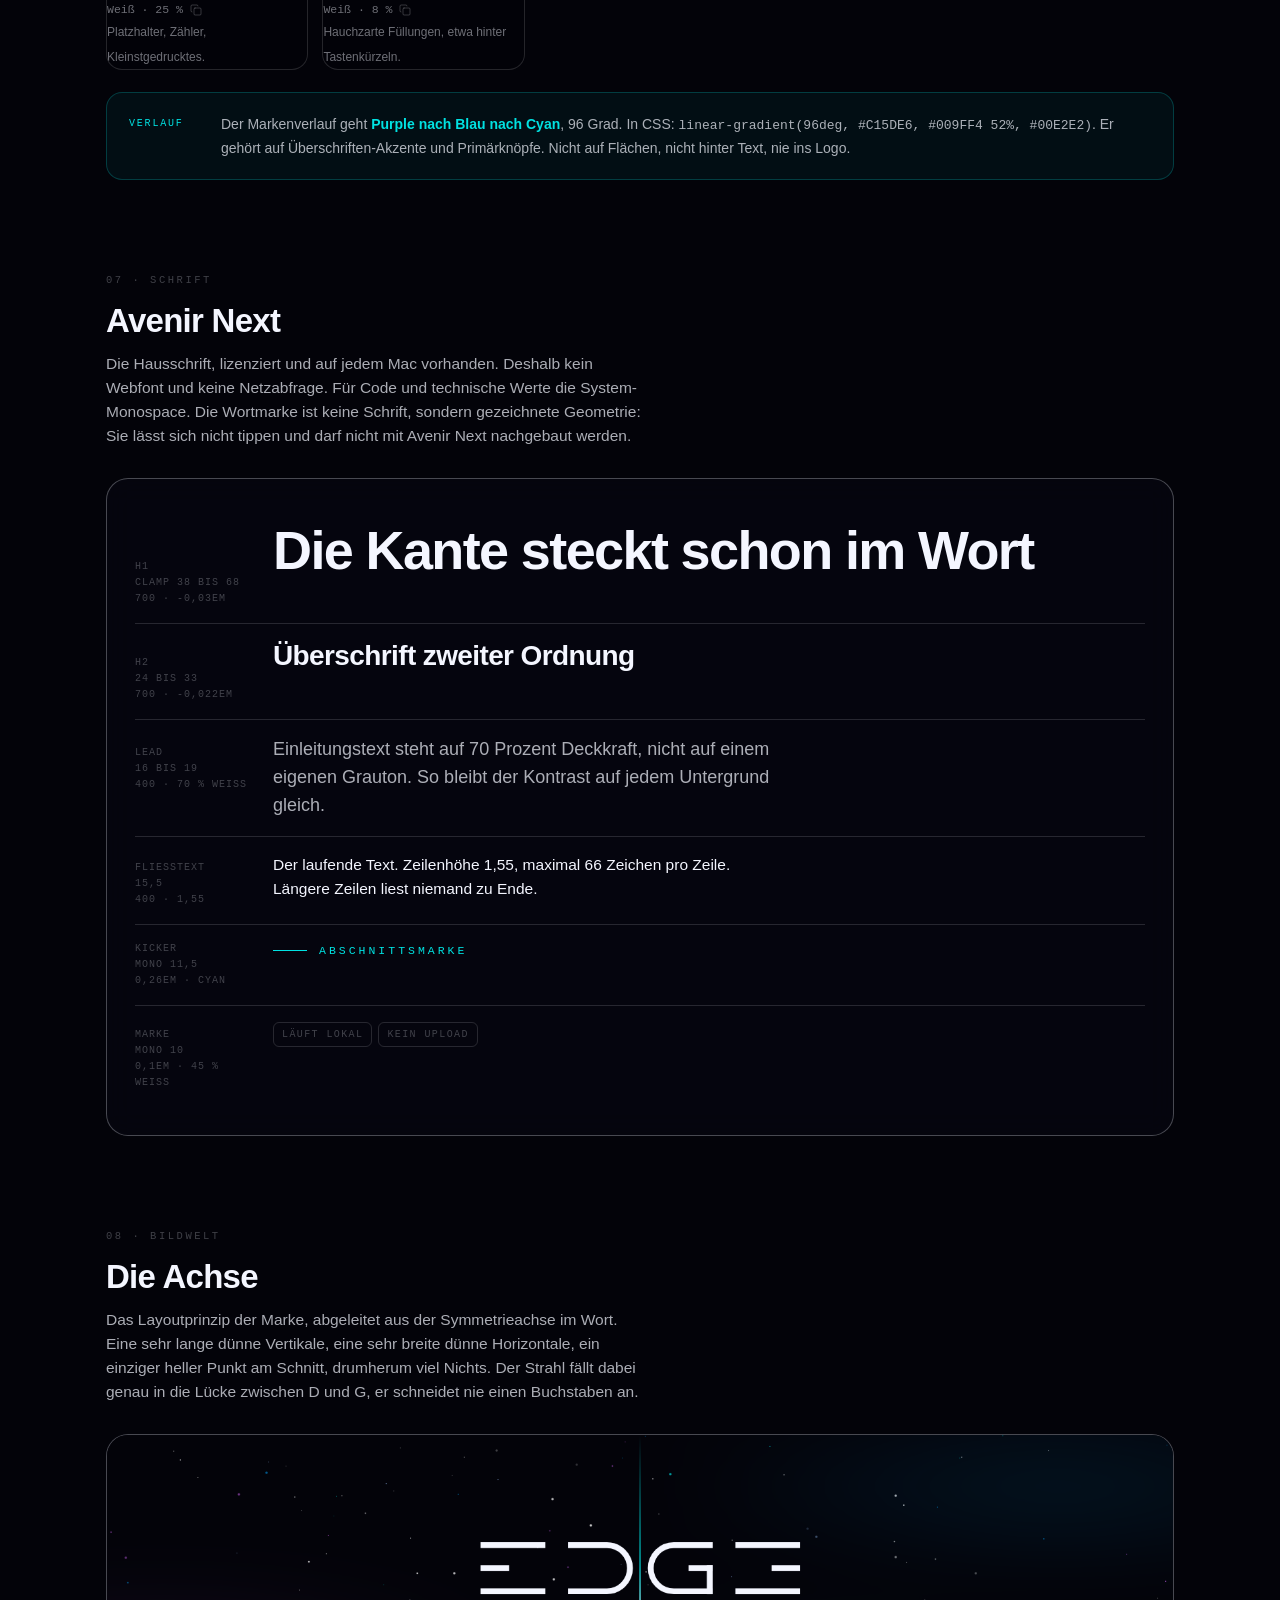
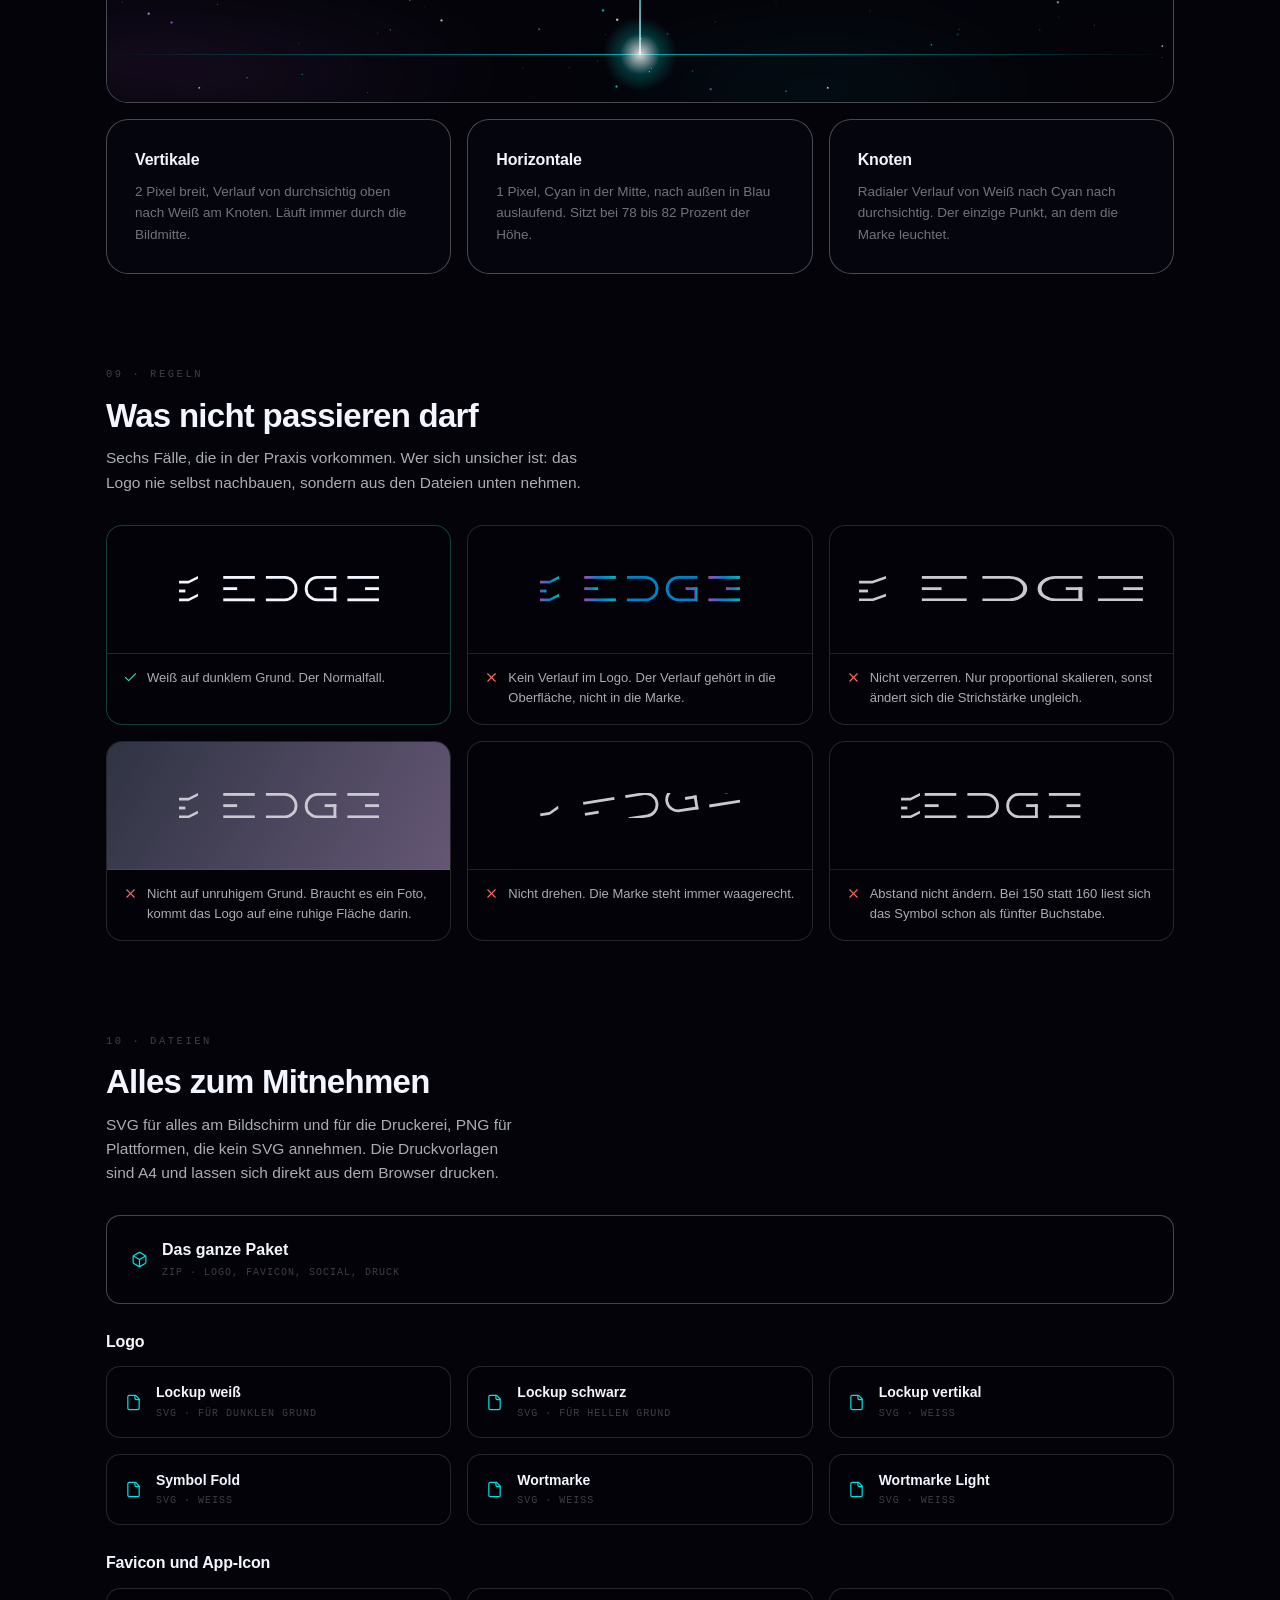
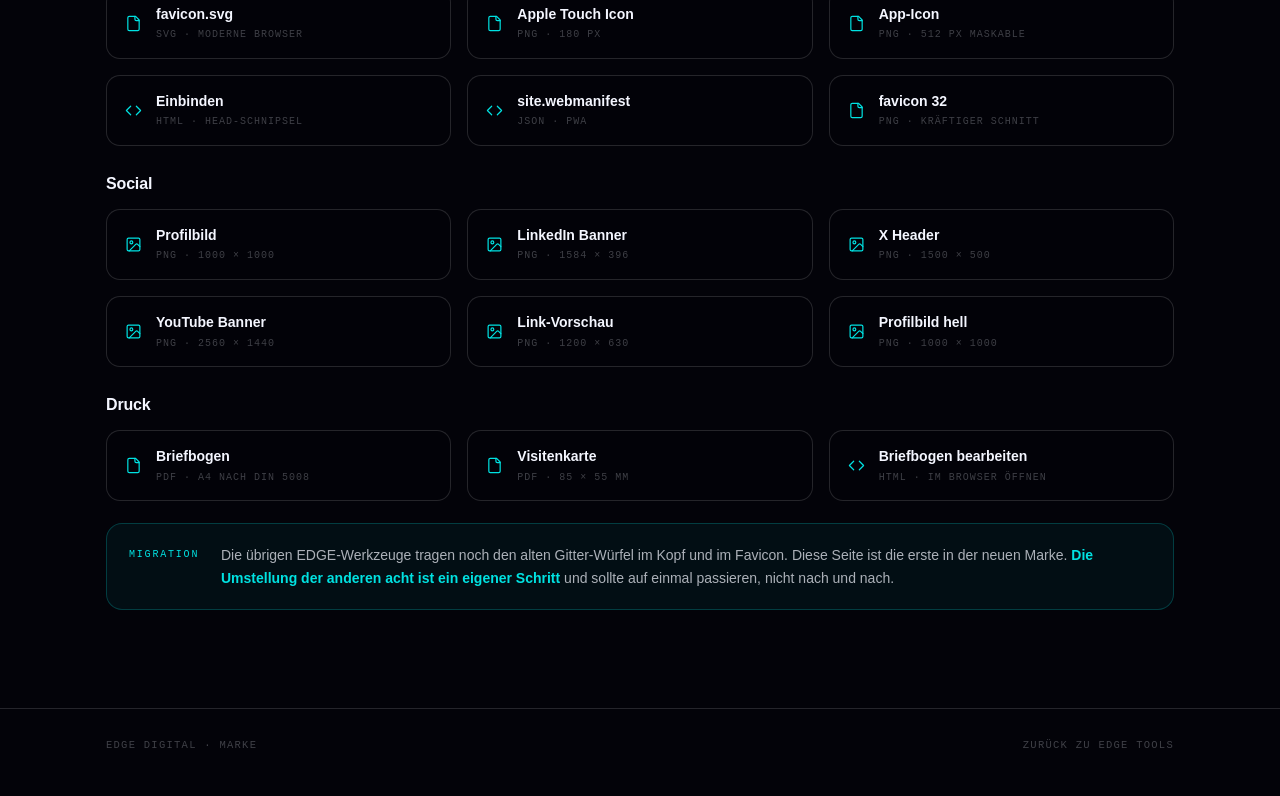
==== commit 906b970f: "feat: add corner variant exploration under /corner Emre's direction fully constructed on the brand g" ====
--- a/index.html
+++ b/index.html
@@ -163,6 +163,15 @@
           </p>
         </div>
       </div>
+    </div>
+
+    <div class="hinweis">
+      <span class="k">In Diskussion</span>
+      <p>
+        Es gibt eine ausgearbeitete Alternative: die Kante als Rahmenecke über dem
+        Wortende, auf demselben Raster konstruiert.
+        <a href="corner/" style="color:var(--cyan);text-decoration:underline;text-underline-offset:3px;font-weight:600">Zur Corner-Exploration</a>
+      </p>
     </div>
   </section>
 
